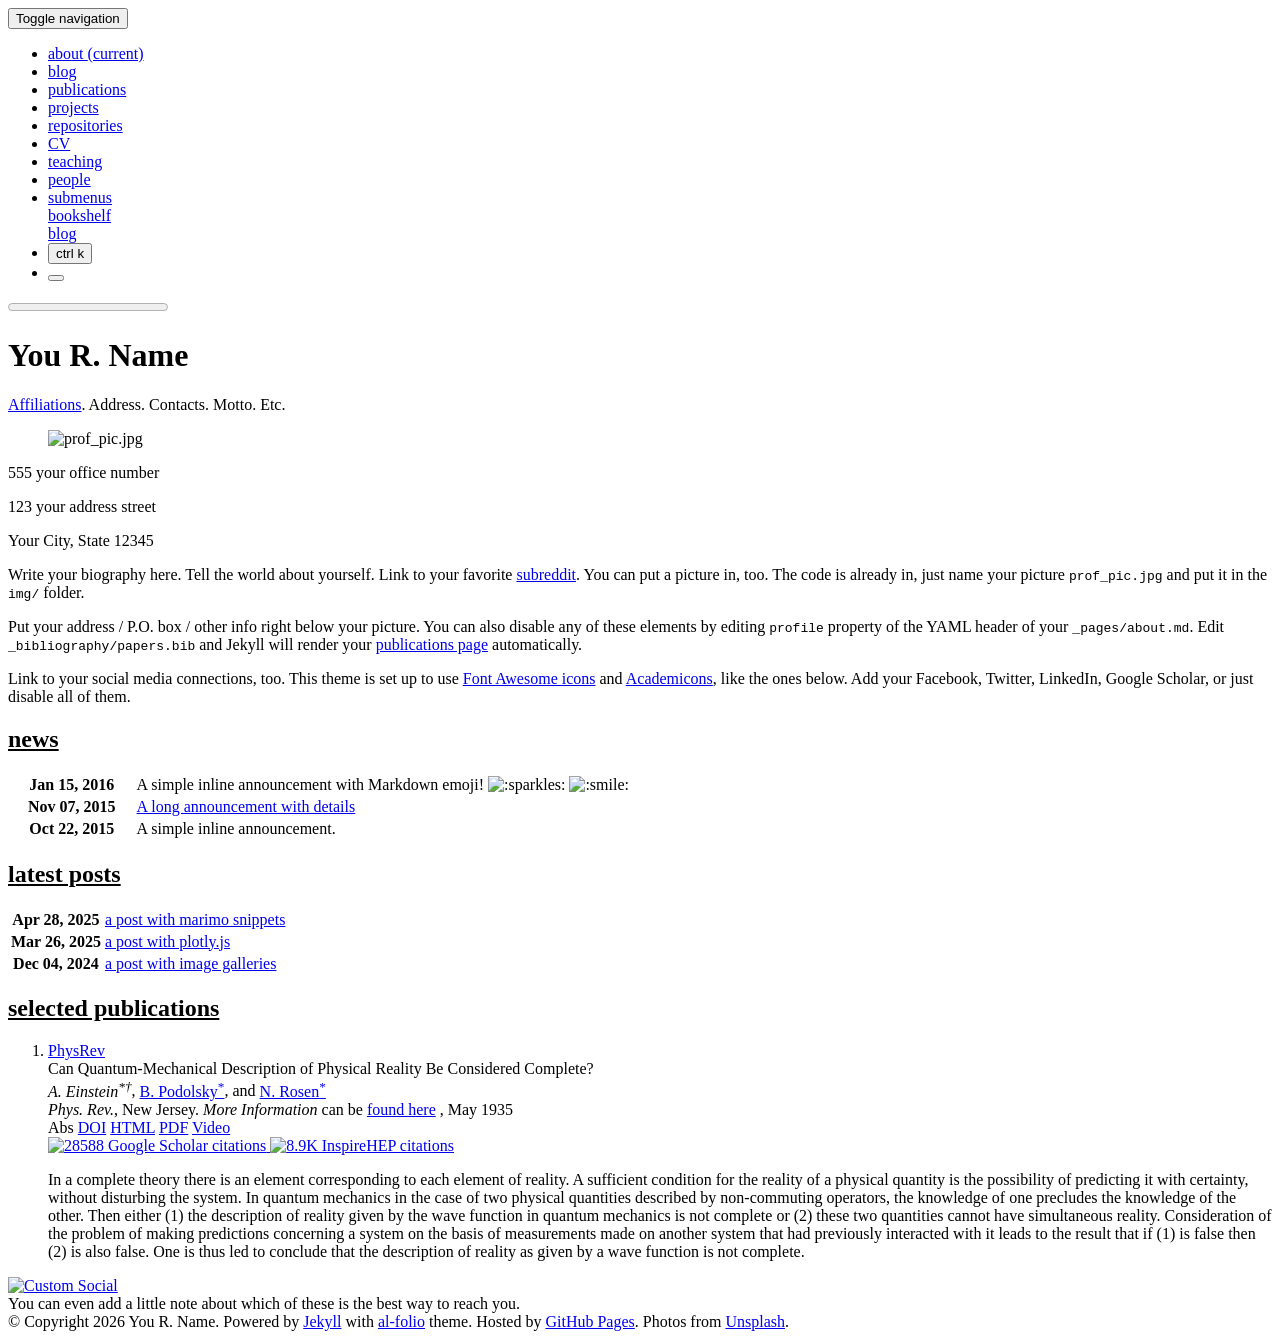
==== index.html @ 4a42895b "Deploying to gh-pages from @ ml-ryanlee/ml-ryanlee.github.io@b2284abae07ee9b6c793251e14e4c77cfa9aabf" ====
<!DOCTYPE html> <html lang="en"> <head> <meta http-equiv="Content-Type" content="text/html; charset=UTF-8"> <meta charset="utf-8"> <meta name="viewport" content="width=device-width, initial-scale=1, shrink-to-fit=no"> <meta http-equiv="X-UA-Compatible" content="IE=edge"> <title> You R. Name </title> <meta name="author" content="You R. Name"> <meta name="description" content="A simple, whitespace theme for academics. Based on [*folio](https://github.com/bogoli/-folio) design. "> <meta name="keywords" content="jekyll, jekyll-theme, academic-website, portfolio-website"> <meta http-equiv="Content-Security-Policy" content="default-src 'self'; script-src 'self' 'unsafe-inline' https:; style-src 'self' 'unsafe-inline' https:; img-src 'self' data: https:; font-src 'self' data: https:; media-src 'self' https:; frame-src 'self' https:; connect-src 'self' https:;"> <style>
  :root {
    --max-content-width: 930px;
  }
</style> <link rel="stylesheet" href="/al-folio/assets/css/tailwind.css?v=50c64c15cbb9fd1ce6056fdb8bcb4b62"> <link defer rel="stylesheet" href="https://cdn.jsdelivr.net/npm/@fortawesome/fontawesome-free@7.2.0/css/all.min.css" integrity="sha256-MVopmdyC2tYTiJ8wlktf0uh0v4NgT+vNdyVFepi7Q0c=" crossorigin="anonymous"> <link defer rel="stylesheet" href="https://cdn.jsdelivr.net/npm/academicons@1.9.5/css/academicons.min.css" integrity="sha256-SzrCOBJbGVFMahewkgjwnApaV2+av1DwMAA+/QGLyZw=" crossorigin="anonymous"> <link defer rel="stylesheet" href="https://cdn.jsdelivr.net/npm/scholar-icons@1.0.3/css/scholar-icons.css" integrity="sha256-VY3hHVj/hNX3fYG6wtbA6TcKJQl7+FthzGSyIB64klY=" crossorigin="anonymous"> <link defer rel="stylesheet" type="text/css" href="https://fonts.googleapis.com/css?family=Roboto:300,400,500,700|Roboto+Slab:100,300,400,500,700|Material+Icons&amp;display=swap"> <link defer rel="stylesheet" href="/al-folio/assets/css/jekyll-pygments-themes-github.css?v=591dab5a4e56573bf4ef7fd332894c99" media="" id="highlight_theme_light"> <link rel="shortcut icon" href="data:image/svg+xml,&lt;svg%20xmlns=%22http://www.w3.org/2000/svg%22%20viewBox=%220%200%20100%20100%22&gt;&lt;text%20y=%22.9em%22%20font-size=%2290%22&gt;%E2%9A%9B%EF%B8%8F&lt;/text&gt;&lt;/svg&gt;"> <link rel="stylesheet" href="/al-folio/assets/css/main.css?v=3116ba77db9ee1581d05bb3e86fbf7f1"> <link rel="canonical" href="https://alshedivat.github.io/al-folio/"> <script src="/al-folio/assets/js/theme.js?v=5286c3e4c334d0ecb8fc0c40ff4fa7ec"></script> <link defer rel="stylesheet" href="/al-folio/assets/css/jekyll-pygments-themes-native.css?v=5847e5ed4a4568527aa6cfab446049ca" media="none" id="highlight_theme_dark"> <script>
    initTheme();
  </script> </head> <body class="fixed-top-nav "> <header> <nav id="navbar" class="navbar navbar-light navbar-expand-sm fixed-top" role="navigation"> <div class="container"> <button class="navbar-toggler collapsed navbar-toggler-main" type="button" data-nav-toggle="navbarNav" aria-controls="navbarNav" aria-expanded="false" aria-label="Toggle navigation"> <span class="sr-only">Toggle navigation</span> <span class="icon-bar top-bar"></span> <span class="icon-bar middle-bar"></span> <span class="icon-bar bottom-bar"></span> </button> <div class="collapse navbar-collapse navbar-collapse-main" id="navbarNav"> <ul class="navbar-nav navbar-menu-list flex-nowrap"> <li class="nav-item active"> <a class="nav-link" href="/al-folio/">about <span class="sr-only">(current)</span> </a> </li> <li class="nav-item "> <a class="nav-link" href="/al-folio/blog/">blog </a> </li> <li class="nav-item "> <a class="nav-link" href="/al-folio/publications/">publications </a> </li> <li class="nav-item "> <a class="nav-link" href="/al-folio/projects/">projects </a> </li> <li class="nav-item "> <a class="nav-link" href="/al-folio/repositories/">repositories </a> </li> <li class="nav-item "> <a class="nav-link" href="/al-folio/cv/">CV </a> </li> <li class="nav-item "> <a class="nav-link" href="/al-folio/teaching/">teaching </a> </li> <li class="nav-item "> <a class="nav-link" href="/al-folio/people/">people </a> </li> <li class="nav-item dropdown "> <a class="nav-link dropdown-toggle" href="#" id="navbarDropdown" role="button" data-nav-dropdown-toggle="true" aria-haspopup="true" aria-expanded="false">submenus </a> <div class="dropdown-menu dropdown-menu-right" aria-labelledby="navbarDropdown"> <a class="dropdown-item " href="/al-folio/books/">bookshelf</a> <div class="dropdown-divider"></div> <a class="dropdown-item " href="/al-folio/blog/">blog</a> </div> </li> <li class="nav-item"> <button id="search-toggle" type="button" title="Search" aria-label="Open search"> <span class="nav-link">ctrl k <i class="fa-solid fa-magnifying-glass"></i></span> </button> </li> <li class="toggle-container"> <button id="light-toggle" type="button" title="Change theme" aria-label="Change color theme"> <i class="fa-half-sun-moon" id="light-toggle-system"></i> <i class="fa-solid fa-moon" id="light-toggle-dark"></i> <i class="fa-solid fa-sun" id="light-toggle-light"></i> </button> </li> </ul> </div> </div> </nav> <progress id="progress" value="0"> <div class="progress-container"> <span class="progress-bar"></span> </div> </progress> </header> <div class="container mt-5" role="main"> <div class="post"> <header class="post-header"> <h1 class="post-title"> <span class="font-weight-bold">You</span> R. Name </h1> <p class="desc"><a href="#">Affiliations</a>. Address. Contacts. Motto. Etc.</p> </header> <article> <div class="profile float-right"> <figure> <picture> <source class="responsive-img-srcset" srcset="/al-folio/assets/img/prof_pic-480.webp 480w,/al-folio/assets/img/prof_pic-800.webp 800w,/al-folio/assets/img/prof_pic-1400.webp 1400w," type="image/webp" sizes="(min-width: 930px) 270.0px, (min-width: 576px) 30vw, 95vw"> <img src="/al-folio/assets/img/prof_pic.jpg?v=974957d202f671e4fa6700c04e68deae" class="img-fluid z-depth-1 rounded" width="100%" height="auto" alt="prof_pic.jpg" loading="eager" onerror="this.onerror=null; document.querySelectorAll('.responsive-img-srcset').forEach(function (n) { n.remove(); });"> </source></picture> </figure> <div class="more-info"> <p>555 your office number</p> <p>123 your address street</p> <p>Your City, State 12345</p> </div> </div> <div class="clearfix"> <p>Write your biography here. Tell the world about yourself. Link to your favorite <a href="https://www.reddit.com" rel="external nofollow noopener" target="_blank">subreddit</a>. You can put a picture in, too. The code is already in, just name your picture <code class="language-plaintext highlighter-rouge">prof_pic.jpg</code> and put it in the <code class="language-plaintext highlighter-rouge">img/</code> folder.</p> <p>Put your address / P.O. box / other info right below your picture. You can also disable any of these elements by editing <code class="language-plaintext highlighter-rouge">profile</code> property of the YAML header of your <code class="language-plaintext highlighter-rouge">_pages/about.md</code>. Edit <code class="language-plaintext highlighter-rouge">_bibliography/papers.bib</code> and Jekyll will render your <a href="/al-folio/publications/">publications page</a> automatically.</p> <p>Link to your social media connections, too. This theme is set up to use <a href="https://fontawesome.com/" rel="external nofollow noopener" target="_blank">Font Awesome icons</a> and <a href="https://jpswalsh.github.io/academicons/" rel="external nofollow noopener" target="_blank">Academicons</a>, like the ones below. Add your Facebook, Twitter, LinkedIn, Google Scholar, or just disable all of them.</p> </div> <h2> <a href="/al-folio/news/" style="color: inherit">news</a> </h2> <div class="news"> <div class="table-responsive"> <table class="table table-sm table-borderless"> <tr> <th scope="row" style="width: 20%">Jan 15, 2016</th> <td> A simple inline announcement with Markdown emoji! <img class="emoji" title=":sparkles:" alt=":sparkles:" src="https://github.githubassets.com/images/icons/emoji/unicode/2728.png" height="20" width="20"> <img class="emoji" title=":smile:" alt=":smile:" src="https://github.githubassets.com/images/icons/emoji/unicode/1f604.png" height="20" width="20"> </td> </tr> <tr> <th scope="row" style="width: 20%">Nov 07, 2015</th> <td> <a class="news-title" href="/al-folio/news/announcement_2/">A long announcement with details</a> </td> </tr> <tr> <th scope="row" style="width: 20%">Oct 22, 2015</th> <td> A simple inline announcement. </td> </tr> </table> </div> </div> <h2> <a href="/al-folio/blog/" style="color: inherit">latest posts</a> </h2> <div class="news"> <div class="table-responsive" style="max-height: 60vw"> <table class="table table-sm table-borderless"> <tr> <th scope="row" style="width: 20%">Apr 28, 2025</th> <td> <a class="news-title" href="/al-folio/blog/2025/marimo/">a post with marimo snippets</a> </td> </tr> <tr> <th scope="row" style="width: 20%">Mar 26, 2025</th> <td> <a class="news-title" href="/al-folio/blog/2025/plotly/">a post with plotly.js</a> </td> </tr> <tr> <th scope="row" style="width: 20%">Dec 04, 2024</th> <td> <a class="news-title" href="/al-folio/blog/2024/photo-gallery/">a post with image galleries</a> </td> </tr> </table> </div> </div> <h2> <a href="/al-folio/publications/" style="color: inherit">selected publications</a> </h2> <div class="publications"> <ol class="bibliography"><li> <div class="row"> <div class="col col-sm-2 abbr"> <abbr class="badge rounded w-100"> <a href="https://journals.aps.org/" rel="external nofollow noopener" target="_blank">PhysRev</a> </abbr> </div> <div id="PhysRev.47.777" class="col-sm-8"> <div class="title">Can Quantum-Mechanical Description of Physical Reality Be Considered Complete?</div> <div class="author"> <em>A. Einstein<sup>*†</sup></em>, <a href="https://en.wikipedia.org/wiki/Boris_Podolsky" rel="external nofollow noopener" target="_blank">B. Podolsky<sup>*</sup></a>, and <a href="https://en.wikipedia.org/wiki/Nathan_Rosen" rel="external nofollow noopener" target="_blank">N. Rosen<sup>*</sup></a> <i class="fa-solid fa-circle-info ml-1" data-toggle="popover" data-placement="top" data-html="true" data-content="* Example use of superscripts&lt;br&gt;† Albert Einstein"> </i> </div> <div class="periodical"> <em>Phys. Rev.</em>, New Jersey. <em>More Information</em> can be <a href="https://github.com/alshedivat/al-folio/" rel="external nofollow noopener" target="_blank">found here</a> , May 1935 </div> <div class="periodical"> </div> <div class="links"> <a class="abstract btn btn-sm z-depth-0" role="button">Abs</a> <a href="https://doi.org/10.1103/PhysRev.47.777" class="btn btn-sm z-depth-0" role="button" rel="external nofollow noopener" target="_blank">DOI</a> <a href="https://journals.aps.org/pr/abstract/10.1103/PhysRev.47.777" class="btn btn-sm z-depth-0" role="button" rel="external nofollow noopener" target="_blank">HTML</a> <a href="/al-folio/assets/pdf/example_pdf.pdf" class="btn btn-sm z-depth-0" role="button">PDF</a> <a href="https://www.youtube-nocookie.com/embed/aqz-KE-bpKQ" class="btn btn-sm z-depth-0" role="button" rel="external nofollow noopener" target="_blank">Video</a> </div> <div class="badges"> <span class="altmetric-embed" data-badge-type="2" data-badge-popover="right" data-altmetric-id="248277"></span> <span class="__dimensions_badge_embed__" data-doi="10.1103/PhysRev.47.777" data-style="small_rectangle" data-legend="hover-right" style="margin-bottom: 3px;"></span> <a href="https://scholar.google.com/citations?view_op=view_citation&amp;hl=en&amp;user=qc6CJjYAAAAJ&amp;citation_for_view=qc6CJjYAAAAJ:qyhmnyLat1gC" aria-label="Google Scholar link" role="button" rel="external nofollow noopener" target="_blank"> <img src="https://img.shields.io/badge/scholar-28588-4285F4?logo=googlescholar&amp;labelColor=beige" alt="28588 Google Scholar citations"> </a> <a href="https://inspirehep.net/literature/3255" aria-label="Inspirehep link" role="button" rel="external nofollow noopener" target="_blank"> <img src="https://img.shields.io/badge/inspire-8.9K-001628?logo=inspire&amp;logoColor=001628&amp;labelColor=beige" alt="8.9K InspireHEP citations"> </a> </div> <div class="abstract hidden"> <p>In a complete theory there is an element corresponding to each element of reality. A sufficient condition for the reality of a physical quantity is the possibility of predicting it with certainty, without disturbing the system. In quantum mechanics in the case of two physical quantities described by non-commuting operators, the knowledge of one precludes the knowledge of the other. Then either (1) the description of reality given by the wave function in quantum mechanics is not complete or (2) these two quantities cannot have simultaneous reality. Consideration of the problem of making predictions concerning a system on the basis of measurements made on another system that had previously interacted with it leads to the result that if (1) is false then (2) is also false. One is thus led to conclude that the description of reality as given by a wave function is not complete.</p> </div> </div> </div> </li></ol> </div> <div class="social"> <div class="contact-icons"> <a href="/al-folio/assets/pdf/example_pdf.pdf" title="Cv pdf"><i class="ai ai-cv"></i></a> <a href="mailto:you@example.com" title="Email"><i class="fa-solid fa-envelope"></i></a> <a href="https://inspirehep.net/authors/1010907" title="Inspirehep id" rel="external nofollow noopener" target="_blank"><i class="ai ai-inspire"></i></a> <a href="/al-folio/feed.xml" title="Rss icon"><i class="fa-solid fa-square-rss"></i></a> <a href="https://scholar.google.com/citations?user=qc6CJjYAAAAJ" title="Scholar userid" rel="external nofollow noopener" target="_blank"><i class="ai ai-google-scholar"></i></a> <a href="https://www.alberteinstein.com/" title="Custom Social" rel="external nofollow noopener" target="_blank"><img src="https://www.alberteinstein.com/wp-content/uploads/2024/03/cropped-favicon-192x192.png" alt="Custom Social"></a> </div> <div class="contact-note">You can even add a little note about which of these is the best way to reach you. </div> </div> </article> </div> </div> <footer class="fixed-bottom" role="contentinfo"> <div class="container mt-0"> © Copyright 2026 You R. Name. Powered by <a href="https://jekyllrb.com/" target="_blank" rel="external nofollow noopener">Jekyll</a> with <a href="https://github.com/alshedivat/al-folio" rel="external nofollow noopener" target="_blank">al-folio</a> theme. Hosted by <a href="https://pages.github.com/" target="_blank" rel="external nofollow noopener">GitHub Pages</a>. Photos from <a href="https://unsplash.com" target="_blank" rel="external nofollow noopener">Unsplash</a>. </div> </footer> <script>
  window.alFolio = {
    compatBootstrap: false
  };
</script> <script src="/al-folio/assets/js/nav-toggle.js?v=141bd79a73ebc0f0b6ea58e440ae79fc"></script> <script defer src="https://cdn.jsdelivr.net/npm/masonry-layout@4.2.2/dist/masonry.pkgd.min.js" integrity="sha256-Nn1q/fx0H7SNLZMQ5Hw5JLaTRZp0yILA/FRexe19VdI=" crossorigin="anonymous"></script> <script defer src="https://cdn.jsdelivr.net/npm/imagesloaded@5.0.0/imagesloaded.pkgd.min.js" integrity="sha256-htrLFfZJ6v5udOG+3kNLINIKh2gvoKqwEhHYfTTMICc=" crossorigin="anonymous"></script> <script defer src="/al-folio/assets/js/masonry.js?v=e49affc7bd2646f6acdad1dbe02c2359" type="text/javascript"></script> <script defer type="text/javascript" id="MathJax-script" src="https://cdn.jsdelivr.net/npm/mathjax@3.2.2/es5/tex-mml-chtml.js" integrity="sha256-MASABpB4tYktI2Oitl4t+78w/lyA+D7b/s9GEP0JOGI=" crossorigin="anonymous"></script> <script src="/al-folio/assets/al_math/js/mathjax-setup.js"></script> <script src="/al-folio/assets/js/tooltips-setup.js?v=fe487e99db6c43751e6e7bdb2d6a0611"></script> <script src="/al-folio/assets/js/no_defer.js?v=53b1b1a645525975c963ce8bf8bfefcf"></script> <script defer src="/al-folio/assets/js/common.js?v=87baac90f765f2f3362dcf6aaf312a8a"></script> <script defer src="/al-folio/assets/js/copy_code.js?v=c8a01c11a92744d44b093fc3bda915df" type="text/javascript"></script> <script defer src="/al-folio/assets/js/jupyter_new_tab.js?v=896d254890d9b47f0281f63bfccf0dee"></script> <script async src="https://d1bxh8uas1mnw7.cloudfront.net/assets/embed.js"></script> <script async src="https://badge.dimensions.ai/badge.js"></script> <script defer src="https://cdn.jsdelivr.net/npm/medium-zoom@1.1.0/dist/medium-zoom.min.js" integrity="sha256-ZgMyDAIYDYGxbcpJcfUnYwNevG/xi9OHKaR/8GK+jWc=" crossorigin="anonymous"></script> <script defer src="/al-folio/assets/al_img_tools/js/zoom.js"></script> <script defer src="/al-folio/assets/js/progress-bar.js?v=499464c5c63ced6cf7ad62509f1e2610" type="text/javascript"></script> <script src="https://cdn.jsdelivr.net/npm/vanilla-back-to-top@7.2.1/dist/vanilla-back-to-top.min.js" integrity="sha256-uMJJ3EoTyfRBoTbR+lrfu1uRQ87RZG8AR3cVNuQVeFg=" crossorigin="anonymous"></script> <script>
    addBackToTop();
  </script> <script type="module" src="/al-folio/assets/al_search/js/search/ninja-keys.min.js"></script> <ninja-keys hidebreadcrumbs noautoloadmdicons placeholder="Type to start searching"></ninja-keys> <script src="/al-folio/assets/al_search/js/search-setup.js"></script> <script>
// get the ninja-keys element
const ninja = document.querySelector('ninja-keys');

// add the home and posts menu items
ninja.data = [{
    id: "nav-about",
    title: "about",
    section: "Navigation",
    handler: () => {
      window.location.href = "/al-folio/";
    },
  },{id: "nav-blog",
          title: "blog",
          description: "",
          section: "Navigation",
          handler: () => {
            window.location.href = "/al-folio/blog/";
          },
        },{id: "nav-publications",
          title: "publications",
          description: "publications by categories in reversed chronological order. generated by jekyll-scholar.",
          section: "Navigation",
          handler: () => {
            window.location.href = "/al-folio/publications/";
          },
        },{id: "nav-projects",
          title: "projects",
          description: "A growing collection of your cool projects.",
          section: "Navigation",
          handler: () => {
            window.location.href = "/al-folio/projects/";
          },
        },{id: "nav-repositories",
          title: "repositories",
          description: "Edit the `_data/repositories.yml` and change the `github_users` and `github_repos` lists to include your own GitHub profile and repositories.",
          section: "Navigation",
          handler: () => {
            window.location.href = "/al-folio/repositories/";
          },
        },{id: "nav-cv",
          title: "CV",
          description: "This is a description of the page. You can modify it in '_pages/cv.md'. You can also change or remove the top pdf download button.",
          section: "Navigation",
          handler: () => {
            window.location.href = "/al-folio/cv/";
          },
        },{id: "nav-teaching",
          title: "teaching",
          description: "Course materials, schedules, and resources for classes taught.",
          section: "Navigation",
          handler: () => {
            window.location.href = "/al-folio/teaching/";
          },
        },{id: "nav-people",
          title: "people",
          description: "members of the lab or group",
          section: "Navigation",
          handler: () => {
            window.location.href = "/al-folio/people/";
          },
        },{id: "dropdown-bookshelf",
              title: "bookshelf",
              description: "",
              section: "Dropdown",
              handler: () => {
                window.location.href = "/al-folio/books/";
              },
            },{id: "dropdown-blog",
              title: "blog",
              description: "",
              section: "Dropdown",
              handler: () => {
                window.location.href = "/al-folio/blog/";
              },
            },{id: "post-a-post-with-marimo-snippets",
        
          title: "a post with marimo snippets",
        
        description: "running Python in the browser with marimo",
        section: "Posts",
        handler: () => {
          
            window.location.href = "/al-folio/blog/2025/marimo/";
          
        },
      },{id: "post-a-post-with-plotly-js",
        
          title: "a post with plotly.js",
        
        description: "this is what included plotly.js code could look like",
        section: "Posts",
        handler: () => {
          
            window.location.href = "/al-folio/blog/2025/plotly/";
          
        },
      },{id: "post-a-post-with-image-galleries",
        
          title: "a post with image galleries",
        
        description: "this is what included image galleries could look like",
        section: "Posts",
        handler: () => {
          
            window.location.href = "/al-folio/blog/2024/photo-gallery/";
          
        },
      },{id: "post-google-gemini-updates-flash-1-5-gemma-2-and-project-astra",
        
          title: 'Google Gemini updates: Flash 1.5, Gemma 2 and Project Astra <svg width="1.2rem" height="1.2rem" top=".5rem" viewbox="0 0 40 40" xmlns="http://www.w3.org/2000/svg"><path d="M17 13.5v6H5v-12h6m3-3h6v6m0-6-9 9" class="icon_svg-stroke" stroke="#999" stroke-width="1.5" fill="none" fill-rule="evenodd" stroke-linecap="round" stroke-linejoin="round"></path></svg>',
        
        description: "We’re sharing updates across our Gemini family of models and a glimpse of Project Astra, our vision for the future of AI assistants.",
        section: "Posts",
        handler: () => {
          
            window.open("https://blog.google/technology/ai/google-gemini-update-flash-ai-assistant-io-2024/", "_blank");
          
        },
      },{id: "post-a-post-with-tabs",
        
          title: "a post with tabs",
        
        description: "this is what included tabs in a post could look like",
        section: "Posts",
        handler: () => {
          
            window.location.href = "/al-folio/blog/2024/tabs/";
          
        },
      },{id: "post-a-post-with-typograms",
        
          title: "a post with typograms",
        
        description: "this is what included typograms code could look like",
        section: "Posts",
        handler: () => {
          
            window.location.href = "/al-folio/blog/2024/typograms/";
          
        },
      },{id: "post-a-post-that-can-be-cited",
        
          title: "a post that can be cited",
        
        description: "this is what a post that can be cited looks like",
        section: "Posts",
        handler: () => {
          
            window.location.href = "/al-folio/blog/2024/post-citation/";
          
        },
      },{id: "post-a-post-with-pseudo-code",
        
          title: "a post with pseudo code",
        
        description: "this is what included pseudo code could look like",
        section: "Posts",
        handler: () => {
          
            window.location.href = "/al-folio/blog/2024/pseudocode/";
          
        },
      },{id: "post-a-post-with-code-diff",
        
          title: "a post with code diff",
        
        description: "this is how you can display code diffs",
        section: "Posts",
        handler: () => {
          
            window.location.href = "/al-folio/blog/2024/code-diff/";
          
        },
      },{id: "post-a-post-with-advanced-image-components",
        
          title: "a post with advanced image components",
        
        description: "this is what advanced image components could look like",
        section: "Posts",
        handler: () => {
          
            window.location.href = "/al-folio/blog/2024/advanced-images/";
          
        },
      },{id: "post-a-post-with-vega-lite",
        
          title: "a post with vega lite",
        
        description: "this is what included vega lite code could look like",
        section: "Posts",
        handler: () => {
          
            window.location.href = "/al-folio/blog/2024/vega-lite/";
          
        },
      },{id: "post-a-post-with-geojson",
        
          title: "a post with geojson",
        
        description: "this is what included geojson code could look like",
        section: "Posts",
        handler: () => {
          
            window.location.href = "/al-folio/blog/2024/geojson-map/";
          
        },
      },{id: "post-a-post-with-echarts",
        
          title: "a post with echarts",
        
        description: "this is what included echarts code could look like",
        section: "Posts",
        handler: () => {
          
            window.location.href = "/al-folio/blog/2024/echarts/";
          
        },
      },{id: "post-a-post-with-chart-js",
        
          title: "a post with chart.js",
        
        description: "this is what included chart.js code could look like",
        section: "Posts",
        handler: () => {
          
            window.location.href = "/al-folio/blog/2024/chartjs/";
          
        },
      },{id: "post-a-post-with-tikzjax",
        
          title: "a post with TikZJax",
        
        description: "this is what included TikZ code could look like",
        section: "Posts",
        handler: () => {
          
            window.location.href = "/al-folio/blog/2023/tikzjax/";
          
        },
      },{id: "post-a-post-with-bibliography",
        
          title: "a post with bibliography",
        
        description: "an example of a blog post with bibliography",
        section: "Posts",
        handler: () => {
          
            window.location.href = "/al-folio/blog/2023/post-bibliography/";
          
        },
      },{id: "post-a-post-with-jupyter-notebook",
        
          title: "a post with jupyter notebook",
        
        description: "an example of a blog post with jupyter notebook",
        section: "Posts",
        handler: () => {
          
            window.location.href = "/al-folio/blog/2023/jupyter-notebook/";
          
        },
      },{id: "post-a-post-with-custom-blockquotes",
        
          title: "a post with custom blockquotes",
        
        description: "an example of a blog post with custom blockquotes",
        section: "Posts",
        handler: () => {
          
            window.location.href = "/al-folio/blog/2023/custom-blockquotes/";
          
        },
      },{id: "post-a-post-with-table-of-contents-on-a-sidebar",
        
          title: "a post with table of contents on a sidebar",
        
        description: "an example of a blog post with table of contents on a sidebar",
        section: "Posts",
        handler: () => {
          
            window.location.href = "/al-folio/blog/2023/sidebar-table-of-contents/";
          
        },
      },{id: "post-a-post-with-audios",
        
          title: "a post with audios",
        
        description: "this is what included audios could look like",
        section: "Posts",
        handler: () => {
          
            window.location.href = "/al-folio/blog/2023/audios/";
          
        },
      },{id: "post-a-post-with-videos",
        
          title: "a post with videos",
        
        description: "this is what included videos could look like",
        section: "Posts",
        handler: () => {
          
            window.location.href = "/al-folio/blog/2023/videos/";
          
        },
      },{id: "post-displaying-beautiful-interactive-tables",
        
          title: "displaying beautiful interactive tables",
        
        description: "an example of how to use interactive tables in al-folio",
        section: "Posts",
        handler: () => {
          
            window.location.href = "/al-folio/blog/2023/tables/";
          
        },
      },{id: "post-a-post-with-table-of-contents",
        
          title: "a post with table of contents",
        
        description: "an example of a blog post with table of contents",
        section: "Posts",
        handler: () => {
          
            window.location.href = "/al-folio/blog/2023/table-of-contents/";
          
        },
      },{id: "post-a-post-with-giscus-comments",
        
          title: "a post with giscus comments",
        
        description: "an example of a blog post with giscus comments",
        section: "Posts",
        handler: () => {
          
            window.location.href = "/al-folio/blog/2022/giscus-comments/";
          
        },
      },{id: "post-یک-نوشتهٔ-راست-چین",
        
          title: "یک نوشتهٔ راست‌چین",
        
        description: "نمونه‌ای از پشتیبانی زبان‌های راست‌چین",
        section: "Posts",
        handler: () => {
          
            window.location.href = "/al-folio/blog/2022/rtl/";
          
        },
      },{id: "post-displaying-external-posts-on-your-al-folio-blog",
        
          title: 'Displaying External Posts on Your al-folio Blog <svg width="1.2rem" height="1.2rem" top=".5rem" viewbox="0 0 40 40" xmlns="http://www.w3.org/2000/svg"><path d="M17 13.5v6H5v-12h6m3-3h6v6m0-6-9 9" class="icon_svg-stroke" stroke="#999" stroke-width="1.5" fill="none" fill-rule="evenodd" stroke-linecap="round" stroke-linejoin="round"></path></svg>',
        
        description: "",
        section: "Posts",
        handler: () => {
          
            window.open("https://medium.com/@al-folio/displaying-external-posts-on-your-al-folio-blog-b60a1d241a0a?source=rss-17feae71c3c4------2", "_blank");
          
        },
      },{id: "post-a-post-with-redirect",
        
          title: "a post with redirect",
        
        description: "you can also redirect to assets like pdf",
        section: "Posts",
        handler: () => {
          
            window.location.href = "/al-folio/assets/pdf/example_pdf.pdf";
          
        },
      },{id: "post-a-post-with-diagrams",
        
          title: "a post with diagrams",
        
        description: "an example of a blog post with diagrams",
        section: "Posts",
        handler: () => {
          
            window.location.href = "/al-folio/blog/2021/diagrams/";
          
        },
      },{id: "post-a-distill-style-blog-post",
        
          title: "a distill-style blog post",
        
        description: "an example of a distill-style blog post and main elements",
        section: "Posts",
        handler: () => {
          
            window.location.href = "/al-folio/blog/2021/distill/";
          
        },
      },{id: "post-a-post-with-twitter",
        
          title: "a post with twitter",
        
        description: "an example of a blog post with twitter",
        section: "Posts",
        handler: () => {
          
            window.location.href = "/al-folio/blog/2020/twitter/";
          
        },
      },{id: "post-a-post-with-disqus-comments",
        
          title: "a post with disqus comments",
        
        description: "an example of a blog post with disqus comments",
        section: "Posts",
        handler: () => {
          
            window.location.href = "/al-folio/blog/2015/disqus-comments/";
          
        },
      },{id: "post-a-post-with-math",
        
          title: "a post with math",
        
        description: "an example of a blog post with some math",
        section: "Posts",
        handler: () => {
          
            window.location.href = "/al-folio/blog/2015/math/";
          
        },
      },{id: "post-a-post-with-code",
        
          title: "a post with code",
        
        description: "an example of a blog post with some code",
        section: "Posts",
        handler: () => {
          
            window.location.href = "/al-folio/blog/2015/code/";
          
        },
      },{id: "post-a-post-with-images",
        
          title: "a post with images",
        
        description: "this is what included images could look like",
        section: "Posts",
        handler: () => {
          
            window.location.href = "/al-folio/blog/2015/images/";
          
        },
      },{id: "post-a-post-with-formatting-and-links",
        
          title: "a post with formatting and links",
        
        description: "march & april, looking forward to summer",
        section: "Posts",
        handler: () => {
          
            window.location.href = "/al-folio/blog/2015/formatting-and-links/";
          
        },
      },{id: "books-the-godfather",
          title: 'The Godfather',
          description: "",
          section: "Books",handler: () => {
              window.location.href = "/al-folio/books/the_godfather/";
            },},{id: "news-a-simple-inline-announcement",
          title: 'A simple inline announcement.',
          description: "",
          section: "News",},{id: "news-a-long-announcement-with-details",
          title: 'A long announcement with details',
          description: "",
          section: "News",handler: () => {
              window.location.href = "/al-folio/news/announcement_2/";
            },},{id: "news-a-simple-inline-announcement-with-markdown-emoji-sparkles-smile",
          title: 'A simple inline announcement with Markdown emoji! <img class="emoji" title=":sparkles:" alt=":sparkles:" src="https://github.githubassets.com/images/icons/emoji/unicode/2728.png" height="20" width="20"> <img class="emoji" title=":smile:" alt=":smile:" src="https://github.githubassets.com/images/icons/emoji/unicode/1f604.png" height="20" width="20">',
          description: "",
          section: "News",},{id: "projects-project-1",
          title: 'project 1',
          description: "with background image",
          section: "Projects",handler: () => {
              window.location.href = "/al-folio/projects/1_project/";
            },},{id: "projects-project-2",
          title: 'project 2',
          description: "a project with a background image and giscus comments",
          section: "Projects",handler: () => {
              window.location.href = "/al-folio/projects/2_project/";
            },},{id: "projects-project-3-with-very-long-name",
          title: 'project 3 with very long name',
          description: "a project that redirects to another website",
          section: "Projects",handler: () => {
              window.location.href = "/al-folio/projects/3_project/";
            },},{id: "projects-project-4",
          title: 'project 4',
          description: "another without an image",
          section: "Projects",handler: () => {
              window.location.href = "/al-folio/projects/4_project/";
            },},{id: "projects-project-5",
          title: 'project 5',
          description: "a project with a background image",
          section: "Projects",handler: () => {
              window.location.href = "/al-folio/projects/5_project/";
            },},{id: "projects-project-6",
          title: 'project 6',
          description: "a project with no image",
          section: "Projects",handler: () => {
              window.location.href = "/al-folio/projects/6_project/";
            },},{id: "projects-project-7",
          title: 'project 7',
          description: "with background image",
          section: "Projects",handler: () => {
              window.location.href = "/al-folio/projects/7_project/";
            },},{id: "projects-project-8",
          title: 'project 8',
          description: "an other project with a background image and giscus comments",
          section: "Projects",handler: () => {
              window.location.href = "/al-folio/projects/8_project/";
            },},{id: "projects-project-9",
          title: 'project 9',
          description: "another project with an image 🎉",
          section: "Projects",handler: () => {
              window.location.href = "/al-folio/projects/9_project/";
            },},{id: "teachings-data-science-fundamentals",
          title: 'Data Science Fundamentals',
          description: "This course covers the foundational aspects of data science, including data collection, cleaning, analysis, and visualization. Students will learn practical skills for working with real-world datasets.",
          section: "Teachings",handler: () => {
              window.location.href = "/al-folio/teachings/data-science-fundamentals/";
            },},{id: "teachings-introduction-to-machine-learning",
          title: 'Introduction to Machine Learning',
          description: "This course provides an introduction to machine learning concepts, algorithms, and applications. Students will learn about supervised and unsupervised learning, model evaluation, and practical implementations.",
          section: "Teachings",handler: () => {
              window.location.href = "/al-folio/teachings/introduction-to-machine-learning/";
            },},{
        id: 'social-cv',
        title: 'CV',
        section: 'Socials',
        handler: () => {
          window.open("/al-folio/assets/pdf/example_pdf.pdf", "_blank");
        },
      },{
        id: 'social-email',
        title: 'email',
        section: 'Socials',
        handler: () => {
          window.open("mailto:%79%6F%75@%65%78%61%6D%70%6C%65.%63%6F%6D", "_blank");
        },
      },{
        id: 'social-inspire',
        title: 'Inspire HEP',
        section: 'Socials',
        handler: () => {
          window.open("https://inspirehep.net/authors/1010907", "_blank");
        },
      },{
        id: 'social-rss',
        title: 'RSS Feed',
        section: 'Socials',
        handler: () => {
          window.open("/al-folio/feed.xml", "_blank");
        },
      },{
        id: 'social-scholar',
        title: 'Google Scholar',
        section: 'Socials',
        handler: () => {
          window.open("https://scholar.google.com/citations?user=qc6CJjYAAAAJ", "_blank");
        },
      },{
        id: 'social-custom_social',
        title: 'Custom_social',
        section: 'Socials',
        handler: () => {
          window.open("https://www.alberteinstein.com/", "_blank");
        },
      },{
      id: 'light-theme',
      title: 'Change theme to light',
      description: 'Change the theme of the site to Light',
      section: 'Theme',
      handler: () => {
        setThemeSetting("light");
      },
    },
    {
      id: 'dark-theme',
      title: 'Change theme to dark',
      description: 'Change the theme of the site to Dark',
      section: 'Theme',
      handler: () => {
        setThemeSetting("dark");
      },
    },
    {
      id: 'system-theme',
      title: 'Use system default theme',
      description: 'Change the theme of the site to System Default',
      section: 'Theme',
      handler: () => {
        setThemeSetting("system");
      },
    },];

</script> <script src="/al-folio/assets/al_search/js/shortcut-key.js"></script> </body> </html>
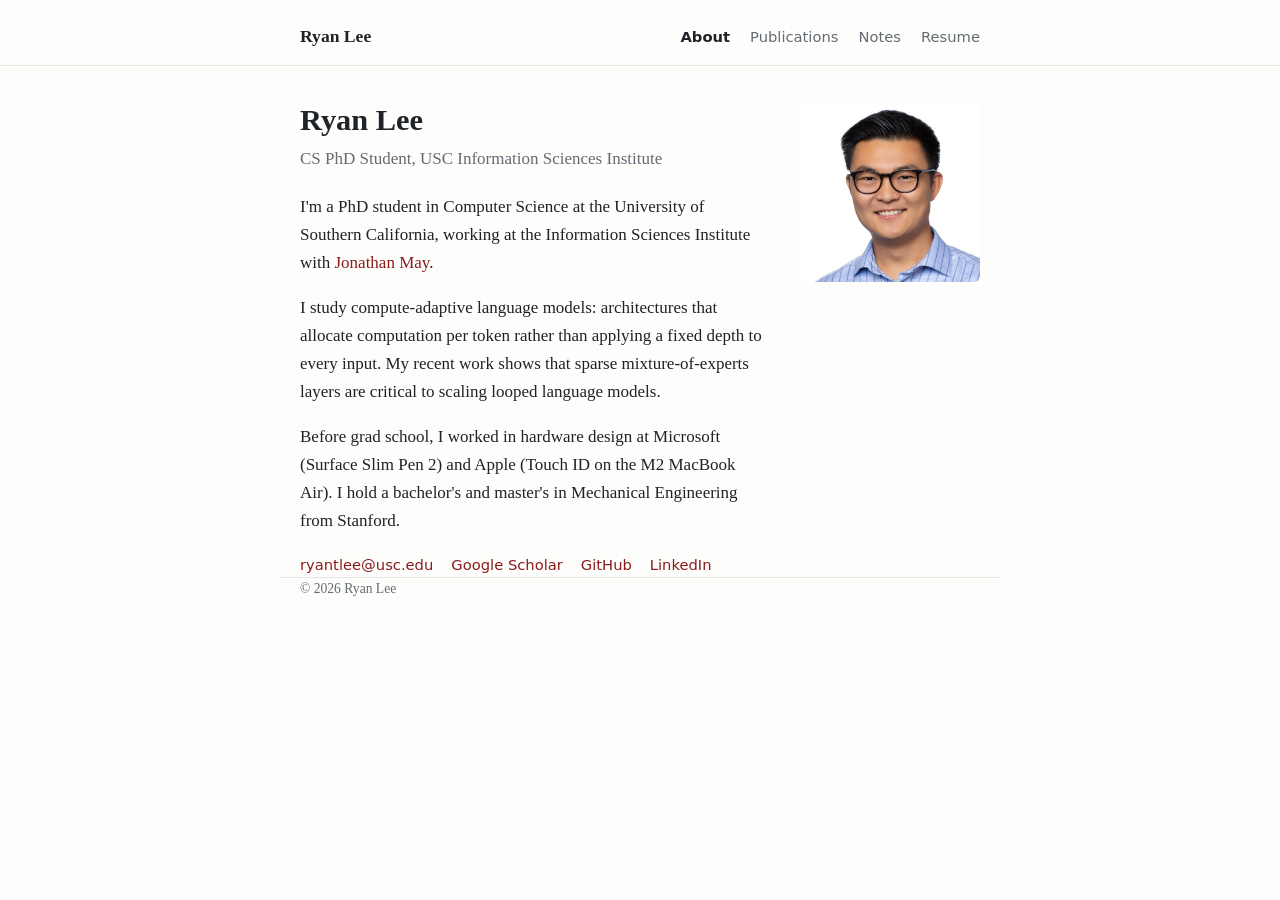
==== commit 771947a4: "Replace al-folio template with a simple static site About, Publications, Notes, and Resume pages in " ====
--- a/index.html
+++ b/index.html
@@ -1,614 +1,48 @@
-<!DOCTYPE html> <html lang="en"> <head> <meta http-equiv="Content-Type" content="text/html; charset=UTF-8"> <meta charset="utf-8"> <meta name="viewport" content="width=device-width, initial-scale=1, shrink-to-fit=no"> <meta http-equiv="X-UA-Compatible" content="IE=edge"> <title> You R. Name </title> <meta name="author" content="You R. Name"> <meta name="description" content="A simple, whitespace theme for academics. Based on [*folio](https://github.com/bogoli/-folio) design. "> <meta name="keywords" content="jekyll, jekyll-theme, academic-website, portfolio-website"> <meta http-equiv="Content-Security-Policy" content="default-src 'self'; script-src 'self' 'unsafe-inline' https:; style-src 'self' 'unsafe-inline' https:; img-src 'self' data: https:; font-src 'self' data: https:; media-src 'self' https:; frame-src 'self' https:; connect-src 'self' https:;"> <style>
-  :root {
-    --max-content-width: 930px;
-  }
-</style> <link rel="stylesheet" href="/al-folio/assets/css/tailwind.css?v=50c64c15cbb9fd1ce6056fdb8bcb4b62"> <link defer rel="stylesheet" href="https://cdn.jsdelivr.net/npm/@fortawesome/fontawesome-free@7.2.0/css/all.min.css" integrity="sha256-MVopmdyC2tYTiJ8wlktf0uh0v4NgT+vNdyVFepi7Q0c=" crossorigin="anonymous"> <link defer rel="stylesheet" href="https://cdn.jsdelivr.net/npm/academicons@1.9.5/css/academicons.min.css" integrity="sha256-SzrCOBJbGVFMahewkgjwnApaV2+av1DwMAA+/QGLyZw=" crossorigin="anonymous"> <link defer rel="stylesheet" href="https://cdn.jsdelivr.net/npm/scholar-icons@1.0.3/css/scholar-icons.css" integrity="sha256-VY3hHVj/hNX3fYG6wtbA6TcKJQl7+FthzGSyIB64klY=" crossorigin="anonymous"> <link defer rel="stylesheet" type="text/css" href="https://fonts.googleapis.com/css?family=Roboto:300,400,500,700|Roboto+Slab:100,300,400,500,700|Material+Icons&amp;display=swap"> <link defer rel="stylesheet" href="/al-folio/assets/css/jekyll-pygments-themes-github.css?v=591dab5a4e56573bf4ef7fd332894c99" media="" id="highlight_theme_light"> <link rel="shortcut icon" href="data:image/svg+xml,&lt;svg%20xmlns=%22http://www.w3.org/2000/svg%22%20viewBox=%220%200%20100%20100%22&gt;&lt;text%20y=%22.9em%22%20font-size=%2290%22&gt;%E2%9A%9B%EF%B8%8F&lt;/text&gt;&lt;/svg&gt;"> <link rel="stylesheet" href="/al-folio/assets/css/main.css?v=3116ba77db9ee1581d05bb3e86fbf7f1"> <link rel="canonical" href="https://alshedivat.github.io/al-folio/"> <script src="/al-folio/assets/js/theme.js?v=5286c3e4c334d0ecb8fc0c40ff4fa7ec"></script> <link defer rel="stylesheet" href="/al-folio/assets/css/jekyll-pygments-themes-native.css?v=5847e5ed4a4568527aa6cfab446049ca" media="none" id="highlight_theme_dark"> <script>
-    initTheme();
-  </script> </head> <body class="fixed-top-nav "> <header> <nav id="navbar" class="navbar navbar-light navbar-expand-sm fixed-top" role="navigation"> <div class="container"> <button class="navbar-toggler collapsed navbar-toggler-main" type="button" data-nav-toggle="navbarNav" aria-controls="navbarNav" aria-expanded="false" aria-label="Toggle navigation"> <span class="sr-only">Toggle navigation</span> <span class="icon-bar top-bar"></span> <span class="icon-bar middle-bar"></span> <span class="icon-bar bottom-bar"></span> </button> <div class="collapse navbar-collapse navbar-collapse-main" id="navbarNav"> <ul class="navbar-nav navbar-menu-list flex-nowrap"> <li class="nav-item active"> <a class="nav-link" href="/al-folio/">about <span class="sr-only">(current)</span> </a> </li> <li class="nav-item "> <a class="nav-link" href="/al-folio/blog/">blog </a> </li> <li class="nav-item "> <a class="nav-link" href="/al-folio/publications/">publications </a> </li> <li class="nav-item "> <a class="nav-link" href="/al-folio/projects/">projects </a> </li> <li class="nav-item "> <a class="nav-link" href="/al-folio/repositories/">repositories </a> </li> <li class="nav-item "> <a class="nav-link" href="/al-folio/cv/">CV </a> </li> <li class="nav-item "> <a class="nav-link" href="/al-folio/teaching/">teaching </a> </li> <li class="nav-item "> <a class="nav-link" href="/al-folio/people/">people </a> </li> <li class="nav-item dropdown "> <a class="nav-link dropdown-toggle" href="#" id="navbarDropdown" role="button" data-nav-dropdown-toggle="true" aria-haspopup="true" aria-expanded="false">submenus </a> <div class="dropdown-menu dropdown-menu-right" aria-labelledby="navbarDropdown"> <a class="dropdown-item " href="/al-folio/books/">bookshelf</a> <div class="dropdown-divider"></div> <a class="dropdown-item " href="/al-folio/blog/">blog</a> </div> </li> <li class="nav-item"> <button id="search-toggle" type="button" title="Search" aria-label="Open search"> <span class="nav-link">ctrl k <i class="fa-solid fa-magnifying-glass"></i></span> </button> </li> <li class="toggle-container"> <button id="light-toggle" type="button" title="Change theme" aria-label="Change color theme"> <i class="fa-half-sun-moon" id="light-toggle-system"></i> <i class="fa-solid fa-moon" id="light-toggle-dark"></i> <i class="fa-solid fa-sun" id="light-toggle-light"></i> </button> </li> </ul> </div> </div> </nav> <progress id="progress" value="0"> <div class="progress-container"> <span class="progress-bar"></span> </div> </progress> </header> <div class="container mt-5" role="main"> <div class="post"> <header class="post-header"> <h1 class="post-title"> <span class="font-weight-bold">You</span> R. Name </h1> <p class="desc"><a href="#">Affiliations</a>. Address. Contacts. Motto. Etc.</p> </header> <article> <div class="profile float-right"> <figure> <picture> <source class="responsive-img-srcset" srcset="/al-folio/assets/img/prof_pic-480.webp 480w,/al-folio/assets/img/prof_pic-800.webp 800w,/al-folio/assets/img/prof_pic-1400.webp 1400w," type="image/webp" sizes="(min-width: 930px) 270.0px, (min-width: 576px) 30vw, 95vw"> <img src="/al-folio/assets/img/prof_pic.jpg?v=974957d202f671e4fa6700c04e68deae" class="img-fluid z-depth-1 rounded" width="100%" height="auto" alt="prof_pic.jpg" loading="eager" onerror="this.onerror=null; document.querySelectorAll('.responsive-img-srcset').forEach(function (n) { n.remove(); });"> </source></picture> </figure> <div class="more-info"> <p>555 your office number</p> <p>123 your address street</p> <p>Your City, State 12345</p> </div> </div> <div class="clearfix"> <p>Write your biography here. Tell the world about yourself. Link to your favorite <a href="https://www.reddit.com" rel="external nofollow noopener" target="_blank">subreddit</a>. You can put a picture in, too. The code is already in, just name your picture <code class="language-plaintext highlighter-rouge">prof_pic.jpg</code> and put it in the <code class="language-plaintext highlighter-rouge">img/</code> folder.</p> <p>Put your address / P.O. box / other info right below your picture. You can also disable any of these elements by editing <code class="language-plaintext highlighter-rouge">profile</code> property of the YAML header of your <code class="language-plaintext highlighter-rouge">_pages/about.md</code>. Edit <code class="language-plaintext highlighter-rouge">_bibliography/papers.bib</code> and Jekyll will render your <a href="/al-folio/publications/">publications page</a> automatically.</p> <p>Link to your social media connections, too. This theme is set up to use <a href="https://fontawesome.com/" rel="external nofollow noopener" target="_blank">Font Awesome icons</a> and <a href="https://jpswalsh.github.io/academicons/" rel="external nofollow noopener" target="_blank">Academicons</a>, like the ones below. Add your Facebook, Twitter, LinkedIn, Google Scholar, or just disable all of them.</p> </div> <h2> <a href="/al-folio/news/" style="color: inherit">news</a> </h2> <div class="news"> <div class="table-responsive"> <table class="table table-sm table-borderless"> <tr> <th scope="row" style="width: 20%">Jan 15, 2016</th> <td> A simple inline announcement with Markdown emoji! <img class="emoji" title=":sparkles:" alt=":sparkles:" src="https://github.githubassets.com/images/icons/emoji/unicode/2728.png" height="20" width="20"> <img class="emoji" title=":smile:" alt=":smile:" src="https://github.githubassets.com/images/icons/emoji/unicode/1f604.png" height="20" width="20"> </td> </tr> <tr> <th scope="row" style="width: 20%">Nov 07, 2015</th> <td> <a class="news-title" href="/al-folio/news/announcement_2/">A long announcement with details</a> </td> </tr> <tr> <th scope="row" style="width: 20%">Oct 22, 2015</th> <td> A simple inline announcement. </td> </tr> </table> </div> </div> <h2> <a href="/al-folio/blog/" style="color: inherit">latest posts</a> </h2> <div class="news"> <div class="table-responsive" style="max-height: 60vw"> <table class="table table-sm table-borderless"> <tr> <th scope="row" style="width: 20%">Apr 28, 2025</th> <td> <a class="news-title" href="/al-folio/blog/2025/marimo/">a post with marimo snippets</a> </td> </tr> <tr> <th scope="row" style="width: 20%">Mar 26, 2025</th> <td> <a class="news-title" href="/al-folio/blog/2025/plotly/">a post with plotly.js</a> </td> </tr> <tr> <th scope="row" style="width: 20%">Dec 04, 2024</th> <td> <a class="news-title" href="/al-folio/blog/2024/photo-gallery/">a post with image galleries</a> </td> </tr> </table> </div> </div> <h2> <a href="/al-folio/publications/" style="color: inherit">selected publications</a> </h2> <div class="publications"> <ol class="bibliography"><li> <div class="row"> <div class="col col-sm-2 abbr"> <abbr class="badge rounded w-100"> <a href="https://journals.aps.org/" rel="external nofollow noopener" target="_blank">PhysRev</a> </abbr> </div> <div id="PhysRev.47.777" class="col-sm-8"> <div class="title">Can Quantum-Mechanical Description of Physical Reality Be Considered Complete?</div> <div class="author"> <em>A. Einstein<sup>*†</sup></em>, <a href="https://en.wikipedia.org/wiki/Boris_Podolsky" rel="external nofollow noopener" target="_blank">B. Podolsky<sup>*</sup></a>, and <a href="https://en.wikipedia.org/wiki/Nathan_Rosen" rel="external nofollow noopener" target="_blank">N. Rosen<sup>*</sup></a> <i class="fa-solid fa-circle-info ml-1" data-toggle="popover" data-placement="top" data-html="true" data-content="* Example use of superscripts&lt;br&gt;† Albert Einstein"> </i> </div> <div class="periodical"> <em>Phys. Rev.</em>, New Jersey. <em>More Information</em> can be <a href="https://github.com/alshedivat/al-folio/" rel="external nofollow noopener" target="_blank">found here</a> , May 1935 </div> <div class="periodical"> </div> <div class="links"> <a class="abstract btn btn-sm z-depth-0" role="button">Abs</a> <a href="https://doi.org/10.1103/PhysRev.47.777" class="btn btn-sm z-depth-0" role="button" rel="external nofollow noopener" target="_blank">DOI</a> <a href="https://journals.aps.org/pr/abstract/10.1103/PhysRev.47.777" class="btn btn-sm z-depth-0" role="button" rel="external nofollow noopener" target="_blank">HTML</a> <a href="/al-folio/assets/pdf/example_pdf.pdf" class="btn btn-sm z-depth-0" role="button">PDF</a> <a href="https://www.youtube-nocookie.com/embed/aqz-KE-bpKQ" class="btn btn-sm z-depth-0" role="button" rel="external nofollow noopener" target="_blank">Video</a> </div> <div class="badges"> <span class="altmetric-embed" data-badge-type="2" data-badge-popover="right" data-altmetric-id="248277"></span> <span class="__dimensions_badge_embed__" data-doi="10.1103/PhysRev.47.777" data-style="small_rectangle" data-legend="hover-right" style="margin-bottom: 3px;"></span> <a href="https://scholar.google.com/citations?view_op=view_citation&amp;hl=en&amp;user=qc6CJjYAAAAJ&amp;citation_for_view=qc6CJjYAAAAJ:qyhmnyLat1gC" aria-label="Google Scholar link" role="button" rel="external nofollow noopener" target="_blank"> <img src="https://img.shields.io/badge/scholar-28588-4285F4?logo=googlescholar&amp;labelColor=beige" alt="28588 Google Scholar citations"> </a> <a href="https://inspirehep.net/literature/3255" aria-label="Inspirehep link" role="button" rel="external nofollow noopener" target="_blank"> <img src="https://img.shields.io/badge/inspire-8.9K-001628?logo=inspire&amp;logoColor=001628&amp;labelColor=beige" alt="8.9K InspireHEP citations"> </a> </div> <div class="abstract hidden"> <p>In a complete theory there is an element corresponding to each element of reality. A sufficient condition for the reality of a physical quantity is the possibility of predicting it with certainty, without disturbing the system. In quantum mechanics in the case of two physical quantities described by non-commuting operators, the knowledge of one precludes the knowledge of the other. Then either (1) the description of reality given by the wave function in quantum mechanics is not complete or (2) these two quantities cannot have simultaneous reality. Consideration of the problem of making predictions concerning a system on the basis of measurements made on another system that had previously interacted with it leads to the result that if (1) is false then (2) is also false. One is thus led to conclude that the description of reality as given by a wave function is not complete.</p> </div> </div> </div> </li></ol> </div> <div class="social"> <div class="contact-icons"> <a href="/al-folio/assets/pdf/example_pdf.pdf" title="Cv pdf"><i class="ai ai-cv"></i></a> <a href="mailto:you@example.com" title="Email"><i class="fa-solid fa-envelope"></i></a> <a href="https://inspirehep.net/authors/1010907" title="Inspirehep id" rel="external nofollow noopener" target="_blank"><i class="ai ai-inspire"></i></a> <a href="/al-folio/feed.xml" title="Rss icon"><i class="fa-solid fa-square-rss"></i></a> <a href="https://scholar.google.com/citations?user=qc6CJjYAAAAJ" title="Scholar userid" rel="external nofollow noopener" target="_blank"><i class="ai ai-google-scholar"></i></a> <a href="https://www.alberteinstein.com/" title="Custom Social" rel="external nofollow noopener" target="_blank"><img src="https://www.alberteinstein.com/wp-content/uploads/2024/03/cropped-favicon-192x192.png" alt="Custom Social"></a> </div> <div class="contact-note">You can even add a little note about which of these is the best way to reach you. </div> </div> </article> </div> </div> <footer class="fixed-bottom" role="contentinfo"> <div class="container mt-0"> © Copyright 2026 You R. Name. Powered by <a href="https://jekyllrb.com/" target="_blank" rel="external nofollow noopener">Jekyll</a> with <a href="https://github.com/alshedivat/al-folio" rel="external nofollow noopener" target="_blank">al-folio</a> theme. Hosted by <a href="https://pages.github.com/" target="_blank" rel="external nofollow noopener">GitHub Pages</a>. Photos from <a href="https://unsplash.com" target="_blank" rel="external nofollow noopener">Unsplash</a>. </div> </footer> <script>
-  window.alFolio = {
-    compatBootstrap: false
-  };
-</script> <script src="/al-folio/assets/js/nav-toggle.js?v=141bd79a73ebc0f0b6ea58e440ae79fc"></script> <script defer src="https://cdn.jsdelivr.net/npm/masonry-layout@4.2.2/dist/masonry.pkgd.min.js" integrity="sha256-Nn1q/fx0H7SNLZMQ5Hw5JLaTRZp0yILA/FRexe19VdI=" crossorigin="anonymous"></script> <script defer src="https://cdn.jsdelivr.net/npm/imagesloaded@5.0.0/imagesloaded.pkgd.min.js" integrity="sha256-htrLFfZJ6v5udOG+3kNLINIKh2gvoKqwEhHYfTTMICc=" crossorigin="anonymous"></script> <script defer src="/al-folio/assets/js/masonry.js?v=e49affc7bd2646f6acdad1dbe02c2359" type="text/javascript"></script> <script defer type="text/javascript" id="MathJax-script" src="https://cdn.jsdelivr.net/npm/mathjax@3.2.2/es5/tex-mml-chtml.js" integrity="sha256-MASABpB4tYktI2Oitl4t+78w/lyA+D7b/s9GEP0JOGI=" crossorigin="anonymous"></script> <script src="/al-folio/assets/al_math/js/mathjax-setup.js"></script> <script src="/al-folio/assets/js/tooltips-setup.js?v=fe487e99db6c43751e6e7bdb2d6a0611"></script> <script src="/al-folio/assets/js/no_defer.js?v=53b1b1a645525975c963ce8bf8bfefcf"></script> <script defer src="/al-folio/assets/js/common.js?v=87baac90f765f2f3362dcf6aaf312a8a"></script> <script defer src="/al-folio/assets/js/copy_code.js?v=c8a01c11a92744d44b093fc3bda915df" type="text/javascript"></script> <script defer src="/al-folio/assets/js/jupyter_new_tab.js?v=896d254890d9b47f0281f63bfccf0dee"></script> <script async src="https://d1bxh8uas1mnw7.cloudfront.net/assets/embed.js"></script> <script async src="https://badge.dimensions.ai/badge.js"></script> <script defer src="https://cdn.jsdelivr.net/npm/medium-zoom@1.1.0/dist/medium-zoom.min.js" integrity="sha256-ZgMyDAIYDYGxbcpJcfUnYwNevG/xi9OHKaR/8GK+jWc=" crossorigin="anonymous"></script> <script defer src="/al-folio/assets/al_img_tools/js/zoom.js"></script> <script defer src="/al-folio/assets/js/progress-bar.js?v=499464c5c63ced6cf7ad62509f1e2610" type="text/javascript"></script> <script src="https://cdn.jsdelivr.net/npm/vanilla-back-to-top@7.2.1/dist/vanilla-back-to-top.min.js" integrity="sha256-uMJJ3EoTyfRBoTbR+lrfu1uRQ87RZG8AR3cVNuQVeFg=" crossorigin="anonymous"></script> <script>
-    addBackToTop();
-  </script> <script type="module" src="/al-folio/assets/al_search/js/search/ninja-keys.min.js"></script> <ninja-keys hidebreadcrumbs noautoloadmdicons placeholder="Type to start searching"></ninja-keys> <script src="/al-folio/assets/al_search/js/search-setup.js"></script> <script>
-// get the ninja-keys element
-const ninja = document.querySelector('ninja-keys');
+<!doctype html>
+<html lang="en">
+<head>
+  <meta charset="utf-8">
+  <meta name="viewport" content="width=device-width, initial-scale=1">
+  <title>Ryan Lee</title>
+  <meta name="description" content="Ryan Lee, CS PhD student at USC Information Sciences Institute, working on compute-adaptive language models.">
+  <link rel="stylesheet" href="style.css">
+</head>
+<body>
+  <header>
+    <div class="wrap">
+      <a class="site-name" href="index.html">Ryan Lee</a>
+      <nav>
+        <a href="index.html" aria-current="page">About</a>
+        <a href="publications.html">Publications</a>
+        <a href="notes.html">Notes</a>
+        <a href="resume.html">Resume</a>
+      </nav>
+    </div>
+  </header>
 
-// add the home and posts menu items
-ninja.data = [{
-    id: "nav-about",
-    title: "about",
-    section: "Navigation",
-    handler: () => {
-      window.location.href = "/al-folio/";
-    },
-  },{id: "nav-blog",
-          title: "blog",
-          description: "",
-          section: "Navigation",
-          handler: () => {
-            window.location.href = "/al-folio/blog/";
-          },
-        },{id: "nav-publications",
-          title: "publications",
-          description: "publications by categories in reversed chronological order. generated by jekyll-scholar.",
-          section: "Navigation",
-          handler: () => {
-            window.location.href = "/al-folio/publications/";
-          },
-        },{id: "nav-projects",
-          title: "projects",
-          description: "A growing collection of your cool projects.",
-          section: "Navigation",
-          handler: () => {
-            window.location.href = "/al-folio/projects/";
-          },
-        },{id: "nav-repositories",
-          title: "repositories",
-          description: "Edit the `_data/repositories.yml` and change the `github_users` and `github_repos` lists to include your own GitHub profile and repositories.",
-          section: "Navigation",
-          handler: () => {
-            window.location.href = "/al-folio/repositories/";
-          },
-        },{id: "nav-cv",
-          title: "CV",
-          description: "This is a description of the page. You can modify it in '_pages/cv.md'. You can also change or remove the top pdf download button.",
-          section: "Navigation",
-          handler: () => {
-            window.location.href = "/al-folio/cv/";
-          },
-        },{id: "nav-teaching",
-          title: "teaching",
-          description: "Course materials, schedules, and resources for classes taught.",
-          section: "Navigation",
-          handler: () => {
-            window.location.href = "/al-folio/teaching/";
-          },
-        },{id: "nav-people",
-          title: "people",
-          description: "members of the lab or group",
-          section: "Navigation",
-          handler: () => {
-            window.location.href = "/al-folio/people/";
-          },
-        },{id: "dropdown-bookshelf",
-              title: "bookshelf",
-              description: "",
-              section: "Dropdown",
-              handler: () => {
-                window.location.href = "/al-folio/books/";
-              },
-            },{id: "dropdown-blog",
-              title: "blog",
-              description: "",
-              section: "Dropdown",
-              handler: () => {
-                window.location.href = "/al-folio/blog/";
-              },
-            },{id: "post-a-post-with-marimo-snippets",
-        
-          title: "a post with marimo snippets",
-        
-        description: "running Python in the browser with marimo",
-        section: "Posts",
-        handler: () => {
-          
-            window.location.href = "/al-folio/blog/2025/marimo/";
-          
-        },
-      },{id: "post-a-post-with-plotly-js",
-        
-          title: "a post with plotly.js",
-        
-        description: "this is what included plotly.js code could look like",
-        section: "Posts",
-        handler: () => {
-          
-            window.location.href = "/al-folio/blog/2025/plotly/";
-          
-        },
-      },{id: "post-a-post-with-image-galleries",
-        
-          title: "a post with image galleries",
-        
-        description: "this is what included image galleries could look like",
-        section: "Posts",
-        handler: () => {
-          
-            window.location.href = "/al-folio/blog/2024/photo-gallery/";
-          
-        },
-      },{id: "post-google-gemini-updates-flash-1-5-gemma-2-and-project-astra",
-        
-          title: 'Google Gemini updates: Flash 1.5, Gemma 2 and Project Astra <svg width="1.2rem" height="1.2rem" top=".5rem" viewbox="0 0 40 40" xmlns="http://www.w3.org/2000/svg"><path d="M17 13.5v6H5v-12h6m3-3h6v6m0-6-9 9" class="icon_svg-stroke" stroke="#999" stroke-width="1.5" fill="none" fill-rule="evenodd" stroke-linecap="round" stroke-linejoin="round"></path></svg>',
-        
-        description: "We’re sharing updates across our Gemini family of models and a glimpse of Project Astra, our vision for the future of AI assistants.",
-        section: "Posts",
-        handler: () => {
-          
-            window.open("https://blog.google/technology/ai/google-gemini-update-flash-ai-assistant-io-2024/", "_blank");
-          
-        },
-      },{id: "post-a-post-with-tabs",
-        
-          title: "a post with tabs",
-        
-        description: "this is what included tabs in a post could look like",
-        section: "Posts",
-        handler: () => {
-          
-            window.location.href = "/al-folio/blog/2024/tabs/";
-          
-        },
-      },{id: "post-a-post-with-typograms",
-        
-          title: "a post with typograms",
-        
-        description: "this is what included typograms code could look like",
-        section: "Posts",
-        handler: () => {
-          
-            window.location.href = "/al-folio/blog/2024/typograms/";
-          
-        },
-      },{id: "post-a-post-that-can-be-cited",
-        
-          title: "a post that can be cited",
-        
-        description: "this is what a post that can be cited looks like",
-        section: "Posts",
-        handler: () => {
-          
-            window.location.href = "/al-folio/blog/2024/post-citation/";
-          
-        },
-      },{id: "post-a-post-with-pseudo-code",
-        
-          title: "a post with pseudo code",
-        
-        description: "this is what included pseudo code could look like",
-        section: "Posts",
-        handler: () => {
-          
-            window.location.href = "/al-folio/blog/2024/pseudocode/";
-          
-        },
-      },{id: "post-a-post-with-code-diff",
-        
-          title: "a post with code diff",
-        
-        description: "this is how you can display code diffs",
-        section: "Posts",
-        handler: () => {
-          
-            window.location.href = "/al-folio/blog/2024/code-diff/";
-          
-        },
-      },{id: "post-a-post-with-advanced-image-components",
-        
-          title: "a post with advanced image components",
-        
-        description: "this is what advanced image components could look like",
-        section: "Posts",
-        handler: () => {
-          
-            window.location.href = "/al-folio/blog/2024/advanced-images/";
-          
-        },
-      },{id: "post-a-post-with-vega-lite",
-        
-          title: "a post with vega lite",
-        
-        description: "this is what included vega lite code could look like",
-        section: "Posts",
-        handler: () => {
-          
-            window.location.href = "/al-folio/blog/2024/vega-lite/";
-          
-        },
-      },{id: "post-a-post-with-geojson",
-        
-          title: "a post with geojson",
-        
-        description: "this is what included geojson code could look like",
-        section: "Posts",
-        handler: () => {
-          
-            window.location.href = "/al-folio/blog/2024/geojson-map/";
-          
-        },
-      },{id: "post-a-post-with-echarts",
-        
-          title: "a post with echarts",
-        
-        description: "this is what included echarts code could look like",
-        section: "Posts",
-        handler: () => {
-          
-            window.location.href = "/al-folio/blog/2024/echarts/";
-          
-        },
-      },{id: "post-a-post-with-chart-js",
-        
-          title: "a post with chart.js",
-        
-        description: "this is what included chart.js code could look like",
-        section: "Posts",
-        handler: () => {
-          
-            window.location.href = "/al-folio/blog/2024/chartjs/";
-          
-        },
-      },{id: "post-a-post-with-tikzjax",
-        
-          title: "a post with TikZJax",
-        
-        description: "this is what included TikZ code could look like",
-        section: "Posts",
-        handler: () => {
-          
-            window.location.href = "/al-folio/blog/2023/tikzjax/";
-          
-        },
-      },{id: "post-a-post-with-bibliography",
-        
-          title: "a post with bibliography",
-        
-        description: "an example of a blog post with bibliography",
-        section: "Posts",
-        handler: () => {
-          
-            window.location.href = "/al-folio/blog/2023/post-bibliography/";
-          
-        },
-      },{id: "post-a-post-with-jupyter-notebook",
-        
-          title: "a post with jupyter notebook",
-        
-        description: "an example of a blog post with jupyter notebook",
-        section: "Posts",
-        handler: () => {
-          
-            window.location.href = "/al-folio/blog/2023/jupyter-notebook/";
-          
-        },
-      },{id: "post-a-post-with-custom-blockquotes",
-        
-          title: "a post with custom blockquotes",
-        
-        description: "an example of a blog post with custom blockquotes",
-        section: "Posts",
-        handler: () => {
-          
-            window.location.href = "/al-folio/blog/2023/custom-blockquotes/";
-          
-        },
-      },{id: "post-a-post-with-table-of-contents-on-a-sidebar",
-        
-          title: "a post with table of contents on a sidebar",
-        
-        description: "an example of a blog post with table of contents on a sidebar",
-        section: "Posts",
-        handler: () => {
-          
-            window.location.href = "/al-folio/blog/2023/sidebar-table-of-contents/";
-          
-        },
-      },{id: "post-a-post-with-audios",
-        
-          title: "a post with audios",
-        
-        description: "this is what included audios could look like",
-        section: "Posts",
-        handler: () => {
-          
-            window.location.href = "/al-folio/blog/2023/audios/";
-          
-        },
-      },{id: "post-a-post-with-videos",
-        
-          title: "a post with videos",
-        
-        description: "this is what included videos could look like",
-        section: "Posts",
-        handler: () => {
-          
-            window.location.href = "/al-folio/blog/2023/videos/";
-          
-        },
-      },{id: "post-displaying-beautiful-interactive-tables",
-        
-          title: "displaying beautiful interactive tables",
-        
-        description: "an example of how to use interactive tables in al-folio",
-        section: "Posts",
-        handler: () => {
-          
-            window.location.href = "/al-folio/blog/2023/tables/";
-          
-        },
-      },{id: "post-a-post-with-table-of-contents",
-        
-          title: "a post with table of contents",
-        
-        description: "an example of a blog post with table of contents",
-        section: "Posts",
-        handler: () => {
-          
-            window.location.href = "/al-folio/blog/2023/table-of-contents/";
-          
-        },
-      },{id: "post-a-post-with-giscus-comments",
-        
-          title: "a post with giscus comments",
-        
-        description: "an example of a blog post with giscus comments",
-        section: "Posts",
-        handler: () => {
-          
-            window.location.href = "/al-folio/blog/2022/giscus-comments/";
-          
-        },
-      },{id: "post-یک-نوشتهٔ-راست-چین",
-        
-          title: "یک نوشتهٔ راست‌چین",
-        
-        description: "نمونه‌ای از پشتیبانی زبان‌های راست‌چین",
-        section: "Posts",
-        handler: () => {
-          
-            window.location.href = "/al-folio/blog/2022/rtl/";
-          
-        },
-      },{id: "post-displaying-external-posts-on-your-al-folio-blog",
-        
-          title: 'Displaying External Posts on Your al-folio Blog <svg width="1.2rem" height="1.2rem" top=".5rem" viewbox="0 0 40 40" xmlns="http://www.w3.org/2000/svg"><path d="M17 13.5v6H5v-12h6m3-3h6v6m0-6-9 9" class="icon_svg-stroke" stroke="#999" stroke-width="1.5" fill="none" fill-rule="evenodd" stroke-linecap="round" stroke-linejoin="round"></path></svg>',
-        
-        description: "",
-        section: "Posts",
-        handler: () => {
-          
-            window.open("https://medium.com/@al-folio/displaying-external-posts-on-your-al-folio-blog-b60a1d241a0a?source=rss-17feae71c3c4------2", "_blank");
-          
-        },
-      },{id: "post-a-post-with-redirect",
-        
-          title: "a post with redirect",
-        
-        description: "you can also redirect to assets like pdf",
-        section: "Posts",
-        handler: () => {
-          
-            window.location.href = "/al-folio/assets/pdf/example_pdf.pdf";
-          
-        },
-      },{id: "post-a-post-with-diagrams",
-        
-          title: "a post with diagrams",
-        
-        description: "an example of a blog post with diagrams",
-        section: "Posts",
-        handler: () => {
-          
-            window.location.href = "/al-folio/blog/2021/diagrams/";
-          
-        },
-      },{id: "post-a-distill-style-blog-post",
-        
-          title: "a distill-style blog post",
-        
-        description: "an example of a distill-style blog post and main elements",
-        section: "Posts",
-        handler: () => {
-          
-            window.location.href = "/al-folio/blog/2021/distill/";
-          
-        },
-      },{id: "post-a-post-with-twitter",
-        
-          title: "a post with twitter",
-        
-        description: "an example of a blog post with twitter",
-        section: "Posts",
-        handler: () => {
-          
-            window.location.href = "/al-folio/blog/2020/twitter/";
-          
-        },
-      },{id: "post-a-post-with-disqus-comments",
-        
-          title: "a post with disqus comments",
-        
-        description: "an example of a blog post with disqus comments",
-        section: "Posts",
-        handler: () => {
-          
-            window.location.href = "/al-folio/blog/2015/disqus-comments/";
-          
-        },
-      },{id: "post-a-post-with-math",
-        
-          title: "a post with math",
-        
-        description: "an example of a blog post with some math",
-        section: "Posts",
-        handler: () => {
-          
-            window.location.href = "/al-folio/blog/2015/math/";
-          
-        },
-      },{id: "post-a-post-with-code",
-        
-          title: "a post with code",
-        
-        description: "an example of a blog post with some code",
-        section: "Posts",
-        handler: () => {
-          
-            window.location.href = "/al-folio/blog/2015/code/";
-          
-        },
-      },{id: "post-a-post-with-images",
-        
-          title: "a post with images",
-        
-        description: "this is what included images could look like",
-        section: "Posts",
-        handler: () => {
-          
-            window.location.href = "/al-folio/blog/2015/images/";
-          
-        },
-      },{id: "post-a-post-with-formatting-and-links",
-        
-          title: "a post with formatting and links",
-        
-        description: "march & april, looking forward to summer",
-        section: "Posts",
-        handler: () => {
-          
-            window.location.href = "/al-folio/blog/2015/formatting-and-links/";
-          
-        },
-      },{id: "books-the-godfather",
-          title: 'The Godfather',
-          description: "",
-          section: "Books",handler: () => {
-              window.location.href = "/al-folio/books/the_godfather/";
-            },},{id: "news-a-simple-inline-announcement",
-          title: 'A simple inline announcement.',
-          description: "",
-          section: "News",},{id: "news-a-long-announcement-with-details",
-          title: 'A long announcement with details',
-          description: "",
-          section: "News",handler: () => {
-              window.location.href = "/al-folio/news/announcement_2/";
-            },},{id: "news-a-simple-inline-announcement-with-markdown-emoji-sparkles-smile",
-          title: 'A simple inline announcement with Markdown emoji! <img class="emoji" title=":sparkles:" alt=":sparkles:" src="https://github.githubassets.com/images/icons/emoji/unicode/2728.png" height="20" width="20"> <img class="emoji" title=":smile:" alt=":smile:" src="https://github.githubassets.com/images/icons/emoji/unicode/1f604.png" height="20" width="20">',
-          description: "",
-          section: "News",},{id: "projects-project-1",
-          title: 'project 1',
-          description: "with background image",
-          section: "Projects",handler: () => {
-              window.location.href = "/al-folio/projects/1_project/";
-            },},{id: "projects-project-2",
-          title: 'project 2',
-          description: "a project with a background image and giscus comments",
-          section: "Projects",handler: () => {
-              window.location.href = "/al-folio/projects/2_project/";
-            },},{id: "projects-project-3-with-very-long-name",
-          title: 'project 3 with very long name',
-          description: "a project that redirects to another website",
-          section: "Projects",handler: () => {
-              window.location.href = "/al-folio/projects/3_project/";
-            },},{id: "projects-project-4",
-          title: 'project 4',
-          description: "another without an image",
-          section: "Projects",handler: () => {
-              window.location.href = "/al-folio/projects/4_project/";
-            },},{id: "projects-project-5",
-          title: 'project 5',
-          description: "a project with a background image",
-          section: "Projects",handler: () => {
-              window.location.href = "/al-folio/projects/5_project/";
-            },},{id: "projects-project-6",
-          title: 'project 6',
-          description: "a project with no image",
-          section: "Projects",handler: () => {
-              window.location.href = "/al-folio/projects/6_project/";
-            },},{id: "projects-project-7",
-          title: 'project 7',
-          description: "with background image",
-          section: "Projects",handler: () => {
-              window.location.href = "/al-folio/projects/7_project/";
-            },},{id: "projects-project-8",
-          title: 'project 8',
-          description: "an other project with a background image and giscus comments",
-          section: "Projects",handler: () => {
-              window.location.href = "/al-folio/projects/8_project/";
-            },},{id: "projects-project-9",
-          title: 'project 9',
-          description: "another project with an image 🎉",
-          section: "Projects",handler: () => {
-              window.location.href = "/al-folio/projects/9_project/";
-            },},{id: "teachings-data-science-fundamentals",
-          title: 'Data Science Fundamentals',
-          description: "This course covers the foundational aspects of data science, including data collection, cleaning, analysis, and visualization. Students will learn practical skills for working with real-world datasets.",
-          section: "Teachings",handler: () => {
-              window.location.href = "/al-folio/teachings/data-science-fundamentals/";
-            },},{id: "teachings-introduction-to-machine-learning",
-          title: 'Introduction to Machine Learning',
-          description: "This course provides an introduction to machine learning concepts, algorithms, and applications. Students will learn about supervised and unsupervised learning, model evaluation, and practical implementations.",
-          section: "Teachings",handler: () => {
-              window.location.href = "/al-folio/teachings/introduction-to-machine-learning/";
-            },},{
-        id: 'social-cv',
-        title: 'CV',
-        section: 'Socials',
-        handler: () => {
-          window.open("/al-folio/assets/pdf/example_pdf.pdf", "_blank");
-        },
-      },{
-        id: 'social-email',
-        title: 'email',
-        section: 'Socials',
-        handler: () => {
-          window.open("mailto:%79%6F%75@%65%78%61%6D%70%6C%65.%63%6F%6D", "_blank");
-        },
-      },{
-        id: 'social-inspire',
-        title: 'Inspire HEP',
-        section: 'Socials',
-        handler: () => {
-          window.open("https://inspirehep.net/authors/1010907", "_blank");
-        },
-      },{
-        id: 'social-rss',
-        title: 'RSS Feed',
-        section: 'Socials',
-        handler: () => {
-          window.open("/al-folio/feed.xml", "_blank");
-        },
-      },{
-        id: 'social-scholar',
-        title: 'Google Scholar',
-        section: 'Socials',
-        handler: () => {
-          window.open("https://scholar.google.com/citations?user=qc6CJjYAAAAJ", "_blank");
-        },
-      },{
-        id: 'social-custom_social',
-        title: 'Custom_social',
-        section: 'Socials',
-        handler: () => {
-          window.open("https://www.alberteinstein.com/", "_blank");
-        },
-      },{
-      id: 'light-theme',
-      title: 'Change theme to light',
-      description: 'Change the theme of the site to Light',
-      section: 'Theme',
-      handler: () => {
-        setThemeSetting("light");
-      },
-    },
-    {
-      id: 'dark-theme',
-      title: 'Change theme to dark',
-      description: 'Change the theme of the site to Dark',
-      section: 'Theme',
-      handler: () => {
-        setThemeSetting("dark");
-      },
-    },
-    {
-      id: 'system-theme',
-      title: 'Use system default theme',
-      description: 'Change the theme of the site to System Default',
-      section: 'Theme',
-      handler: () => {
-        setThemeSetting("system");
-      },
-    },];
+  <main class="wrap">
+    <div class="intro">
+      <div>
+        <h1>Ryan Lee</h1>
+        <p class="subtitle">CS PhD Student, USC Information Sciences Institute</p>
 
-</script> <script src="/al-folio/assets/al_search/js/shortcut-key.js"></script> </body> </html>+        <p>I'm a PhD student in Computer Science at the University of Southern California, working at the Information Sciences Institute with <a href="https://www.isi.edu/~jonmay/">Jonathan May</a>.</p>
+
+        <p>I study compute-adaptive language models: architectures that allocate computation per token rather than applying a fixed depth to every input. My recent work shows that sparse mixture-of-experts layers are critical to scaling looped language models.</p>
+
+        <p>Before grad school, I worked in hardware design at Microsoft (Surface Slim Pen 2) and Apple (Touch ID on the M2 MacBook Air). I hold a bachelor's and master's in Mechanical Engineering from Stanford.</p>
+
+        <ul class="links">
+          <li><a href="mailto:ryantlee@usc.edu">ryantlee@usc.edu</a></li>
+          <li><a href="https://scholar.google.com/citations?user=NHANVUMAAAAJ">Google Scholar</a></li>
+          <li><a href="https://github.com/ml-ryanlee">GitHub</a></li>
+          <li><a href="https://www.linkedin.com/in/ryan-thomas-lee">LinkedIn</a></li>
+        </ul>
+      </div>
+      <img src="assets/img/headshot.jpeg" alt="Photo of Ryan Lee">
+    </div>
+  </main>
+
+  <footer class="wrap">© 2026 Ryan Lee</footer>
+</body>
+</html>
--- a/style.css
+++ b/style.css
@@ -0,0 +1,127 @@
+:root {
+  --bg: #fdfdfc;
+  --text: #1f2328;
+  --muted: #646b73;
+  --rule: #e4e4e0;
+  --accent: #8a1c1c;
+  --accent-bg: #f6eeee;
+}
+
+@media (prefers-color-scheme: dark) {
+  :root {
+    --bg: #16181b;
+    --text: #e6e6e3;
+    --muted: #9aa0a6;
+    --rule: #2c3035;
+    --accent: #e08a7e;
+    --accent-bg: #2a2020;
+  }
+}
+
+* { box-sizing: border-box; }
+
+html { -webkit-text-size-adjust: 100%; }
+
+body {
+  margin: 0;
+  background: var(--bg);
+  color: var(--text);
+  font: 17px/1.65 Charter, "Bitstream Charter", "Iowan Old Style", Georgia, serif;
+}
+
+.wrap {
+  max-width: 720px;
+  margin: 0 auto;
+  padding: 0 20px;
+}
+
+a { color: var(--accent); text-decoration: none; }
+a:hover { text-decoration: underline; }
+
+/* Header + nav */
+header {
+  border-bottom: 1px solid var(--rule);
+  padding: 22px 0 14px;
+  margin-bottom: 36px;
+}
+header .wrap {
+  display: flex;
+  flex-wrap: wrap;
+  align-items: baseline;
+  justify-content: space-between;
+  gap: 8px 24px;
+}
+.site-name { font-weight: 700; font-size: 1.1rem; color: var(--text); }
+nav { display: flex; flex-wrap: wrap; gap: 4px 20px; font-family: system-ui, -apple-system, sans-serif; font-size: 0.92rem; }
+nav a { color: var(--muted); }
+nav a[aria-current="page"] { color: var(--text); font-weight: 600; }
+
+h1 { font-size: 1.9rem; line-height: 1.2; margin: 0 0 6px; }
+h2 {
+  font-size: 1.15rem;
+  margin: 40px 0 12px;
+  padding-bottom: 4px;
+  border-bottom: 1px solid var(--rule);
+}
+.subtitle { color: var(--muted); margin: 0 0 20px; }
+
+/* About */
+.intro {
+  display: flex;
+  gap: 32px;
+  align-items: flex-start;
+}
+.intro img {
+  width: 180px;
+  height: 180px;
+  border-radius: 6px;
+  object-fit: cover;
+  flex-shrink: 0;
+}
+.links {
+  display: flex;
+  flex-wrap: wrap;
+  gap: 6px 18px;
+  font-family: system-ui, -apple-system, sans-serif;
+  font-size: 0.92rem;
+  margin: 18px 0 0;
+  padding: 0;
+  list-style: none;
+}
+@media (max-width: 600px) {
+  .intro { flex-direction: column-reverse; gap: 20px; }
+  .intro img { width: 140px; height: 140px; }
+}
+
+/* Entry lists (publications, notes) */
+.entries { list-style: none; margin: 0; padding: 0; }
+.entries li { margin: 0 0 26px; }
+.entry-title { font-weight: 600; }
+.entry-meta { color: var(--muted); font-size: 0.95rem; }
+.entry-meta .me { color: var(--text); font-weight: 600; }
+.entry-summary { margin: 4px 0 0; }
+.buttons { margin-top: 6px; display: flex; gap: 8px; flex-wrap: wrap; }
+.buttons a {
+  font-family: system-ui, -apple-system, sans-serif;
+  font-size: 0.78rem;
+  letter-spacing: 0.02em;
+  padding: 2px 10px;
+  border: 1px solid var(--accent);
+  border-radius: 4px;
+}
+.buttons a:hover { background: var(--accent-bg); text-decoration: none; }
+
+/* Resume */
+.cv-item { margin: 0 0 18px; }
+.cv-head { display: flex; flex-wrap: wrap; justify-content: space-between; gap: 0 16px; }
+.cv-head .when { color: var(--muted); font-size: 0.95rem; }
+.cv-item ul { margin: 4px 0 0; padding-left: 20px; }
+.cv-item p { margin: 2px 0 0; }
+
+footer {
+  margin: 56px 0 32px;
+  padding-top: 14px;
+  border-top: 1px solid var(--rule);
+  color: var(--muted);
+  font-size: 0.85rem;
+}
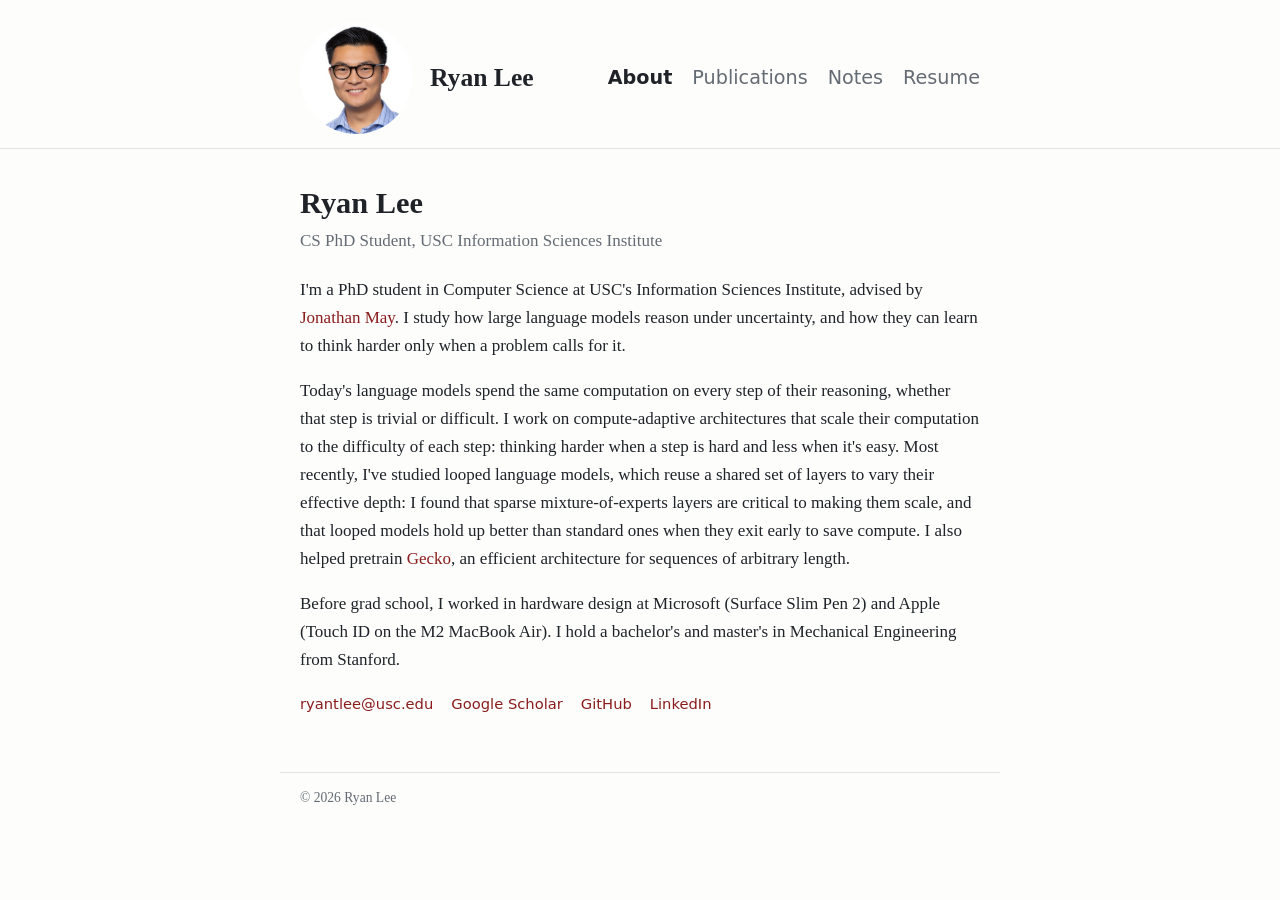
==== commit 58c72a31: "Move headshot into header, rework bio, fix footer spacing Co-Authored-By: Claude Opus 5.5 (1M contex" ====
--- a/index.html
+++ b/index.html
@@ -10,7 +10,7 @@
 <body>
   <header>
     <div class="wrap">
-      <a class="site-name" href="index.html">Ryan Lee</a>
+      <a class="site-name" href="index.html"><img class="avatar" src="assets/img/headshot.jpeg" alt="">Ryan Lee</a>
       <nav>
         <a href="index.html" aria-current="page">About</a>
         <a href="publications.html">Publications</a>
@@ -21,26 +21,21 @@
   </header>
 
   <main class="wrap">
-    <div class="intro">
-      <div>
-        <h1>Ryan Lee</h1>
-        <p class="subtitle">CS PhD Student, USC Information Sciences Institute</p>
+    <h1>Ryan Lee</h1>
+    <p class="subtitle">CS PhD Student, USC Information Sciences Institute</p>
 
-        <p>I'm a PhD student in Computer Science at the University of Southern California, working at the Information Sciences Institute with <a href="https://www.isi.edu/~jonmay/">Jonathan May</a>.</p>
+    <p>I'm a PhD student in Computer Science at USC's Information Sciences Institute, advised by <a href="https://www.isi.edu/~jonmay/">Jonathan May</a>. I study how large language models reason under uncertainty, and how they can learn to think harder only when a problem calls for it.</p>
 
-        <p>I study compute-adaptive language models: architectures that allocate computation per token rather than applying a fixed depth to every input. My recent work shows that sparse mixture-of-experts layers are critical to scaling looped language models.</p>
+    <p>Today's language models spend the same computation on every step of their reasoning, whether that step is trivial or difficult. I work on compute-adaptive architectures that scale their computation to the difficulty of each step: thinking harder when a step is hard and less when it's easy. Most recently, I've studied looped language models, which reuse a shared set of layers to vary their effective depth: I found that sparse mixture-of-experts layers are critical to making them scale, and that looped models hold up better than standard ones when they exit early to save compute. I also helped pretrain <a href="https://arxiv.org/abs/2601.06463">Gecko</a>, an efficient architecture for sequences of arbitrary length.</p>
 
-        <p>Before grad school, I worked in hardware design at Microsoft (Surface Slim Pen 2) and Apple (Touch ID on the M2 MacBook Air). I hold a bachelor's and master's in Mechanical Engineering from Stanford.</p>
+    <p>Before grad school, I worked in hardware design at Microsoft (Surface Slim Pen 2) and Apple (Touch ID on the M2 MacBook Air). I hold a bachelor's and master's in Mechanical Engineering from Stanford.</p>
 
-        <ul class="links">
-          <li><a href="mailto:ryantlee@usc.edu">ryantlee@usc.edu</a></li>
-          <li><a href="https://scholar.google.com/citations?user=NHANVUMAAAAJ">Google Scholar</a></li>
-          <li><a href="https://github.com/ml-ryanlee">GitHub</a></li>
-          <li><a href="https://www.linkedin.com/in/ryan-thomas-lee">LinkedIn</a></li>
-        </ul>
-      </div>
-      <img src="assets/img/headshot.jpeg" alt="Photo of Ryan Lee">
-    </div>
+    <ul class="links">
+      <li><a href="mailto:ryantlee@usc.edu">ryantlee@usc.edu</a></li>
+      <li><a href="https://scholar.google.com/citations?user=NHANVUMAAAAJ">Google Scholar</a></li>
+      <li><a href="https://github.com/ml-ryanlee">GitHub</a></li>
+      <li><a href="https://www.linkedin.com/in/ryan-thomas-lee">LinkedIn</a></li>
+    </ul>
   </main>
 
   <footer class="wrap">© 2026 Ryan Lee</footer>
--- a/style.css
+++ b/style.css
@@ -47,13 +47,32 @@
 header .wrap {
   display: flex;
   flex-wrap: wrap;
-  align-items: baseline;
+  align-items: center;
   justify-content: space-between;
   gap: 8px 24px;
 }
-.site-name { font-weight: 700; font-size: 1.1rem; color: var(--text); }
-nav { display: flex; flex-wrap: wrap; gap: 4px 20px; font-family: system-ui, -apple-system, sans-serif; font-size: 0.92rem; }
+.site-name {
+  display: flex;
+  align-items: center;
+  gap: 18px;
+  font-weight: 700;
+  font-size: 1.6rem;
+  color: var(--text);
+}
+.site-name:hover { text-decoration: none; }
+.avatar {
+  width: 112px;
+  height: 112px;
+  border-radius: 50%;
+  object-fit: cover;
+}
+nav { display: flex; flex-wrap: wrap; gap: 4px 20px; font-family: system-ui, -apple-system, sans-serif; font-size: 1.2rem; }
 nav a { color: var(--muted); }
+@media (max-width: 600px) {
+  .avatar { width: 80px; height: 80px; }
+  .site-name { font-size: 1.4rem; }
+  nav { font-size: 1.05rem; }
+}
 nav a[aria-current="page"] { color: var(--text); font-weight: 600; }
 
 h1 { font-size: 1.9rem; line-height: 1.2; margin: 0 0 6px; }
@@ -66,18 +85,6 @@
 .subtitle { color: var(--muted); margin: 0 0 20px; }
 
 /* About */
-.intro {
-  display: flex;
-  gap: 32px;
-  align-items: flex-start;
-}
-.intro img {
-  width: 180px;
-  height: 180px;
-  border-radius: 6px;
-  object-fit: cover;
-  flex-shrink: 0;
-}
 .links {
   display: flex;
   flex-wrap: wrap;
@@ -87,10 +94,6 @@
   margin: 18px 0 0;
   padding: 0;
   list-style: none;
-}
-@media (max-width: 600px) {
-  .intro { flex-direction: column-reverse; gap: 20px; }
-  .intro img { width: 140px; height: 140px; }
 }
 
 /* Entry lists (publications, notes) */
@@ -118,8 +121,8 @@
 .cv-item ul { margin: 4px 0 0; padding-left: 20px; }
 .cv-item p { margin: 2px 0 0; }
 
-footer {
-  margin: 56px 0 32px;
+footer.wrap {
+  margin: 56px auto 32px;
   padding-top: 14px;
   border-top: 1px solid var(--rule);
   color: var(--muted);
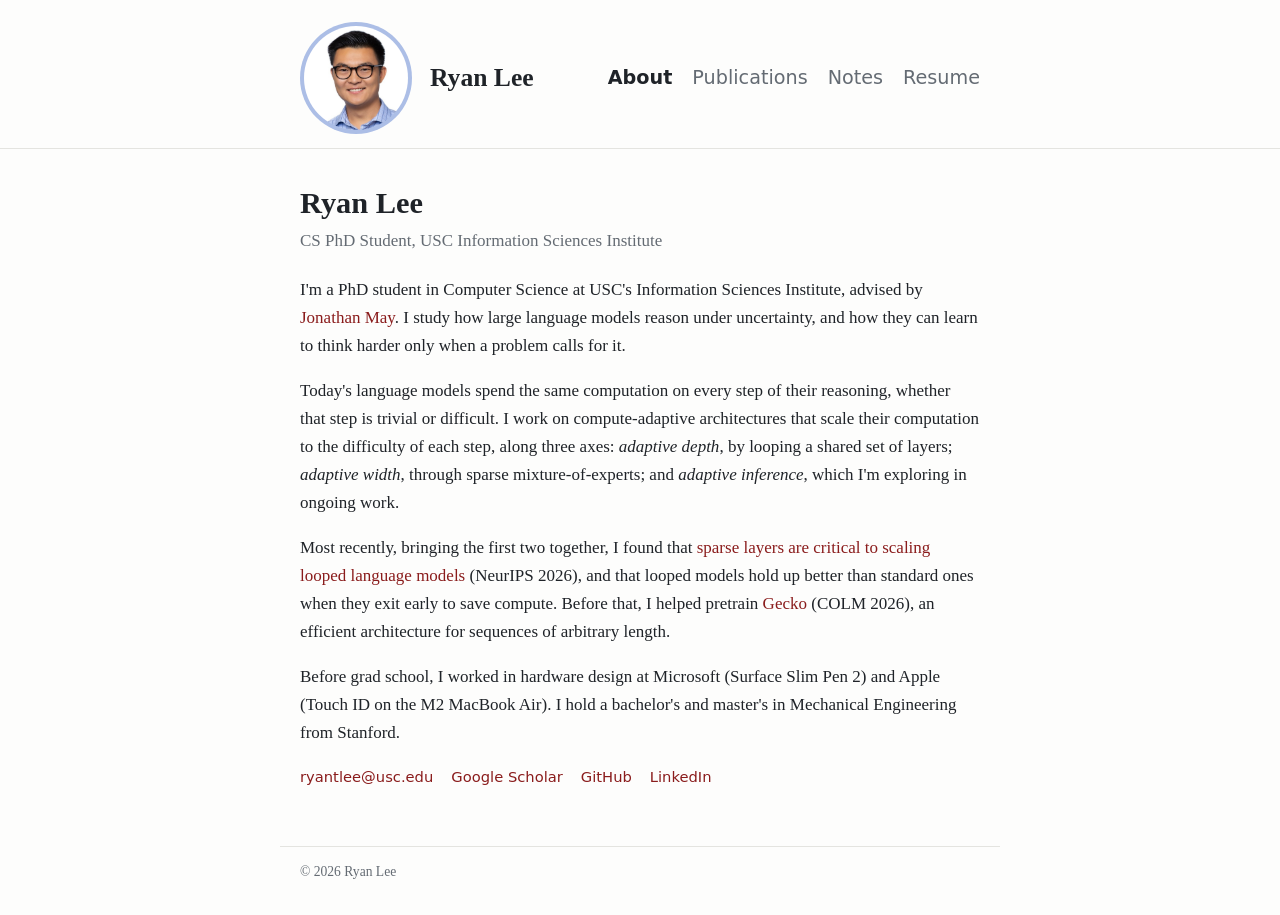
==== commit d82c9715: "Frame bio around adaptive depth, width, and inference; add avatar ring Co-Authored-By: Claude Opus 5" ====
--- a/index.html
+++ b/index.html
@@ -26,7 +26,9 @@
 
     <p>I'm a PhD student in Computer Science at USC's Information Sciences Institute, advised by <a href="https://www.isi.edu/~jonmay/">Jonathan May</a>. I study how large language models reason under uncertainty, and how they can learn to think harder only when a problem calls for it.</p>
 
-    <p>Today's language models spend the same computation on every step of their reasoning, whether that step is trivial or difficult. I work on compute-adaptive architectures that scale their computation to the difficulty of each step: thinking harder when a step is hard and less when it's easy. Most recently, I've studied looped language models, which reuse a shared set of layers to vary their effective depth: I found that sparse mixture-of-experts layers are critical to making them scale, and that looped models hold up better than standard ones when they exit early to save compute. I also helped pretrain <a href="https://arxiv.org/abs/2601.06463">Gecko</a>, an efficient architecture for sequences of arbitrary length.</p>
+    <p>Today's language models spend the same computation on every step of their reasoning, whether that step is trivial or difficult. I work on compute-adaptive architectures that scale their computation to the difficulty of each step, along three axes: <em>adaptive depth</em>, by looping a shared set of layers; <em>adaptive width</em>, through sparse mixture-of-experts; and <em>adaptive inference</em>, which I'm exploring in ongoing work.</p>
+
+    <p>Most recently, bringing the first two together, I found that <a href="https://arxiv.org/abs/2605.09165">sparse layers are critical to scaling looped language models</a> (NeurIPS 2026), and that looped models hold up better than standard ones when they exit early to save compute. Before that, I helped pretrain <a href="https://arxiv.org/abs/2601.06463">Gecko</a> (COLM 2026), an efficient architecture for sequences of arbitrary length.</p>
 
     <p>Before grad school, I worked in hardware design at Microsoft (Surface Slim Pen 2) and Apple (Touch ID on the M2 MacBook Air). I hold a bachelor's and master's in Mechanical Engineering from Stanford.</p>
 
--- a/style.css
+++ b/style.css
@@ -63,6 +63,8 @@
 .avatar {
   width: 112px;
   height: 112px;
+  padding: 4px;
+  background: #acbee6;  /* light blue sampled from the shirt in the headshot */
   border-radius: 50%;
   object-fit: cover;
 }
